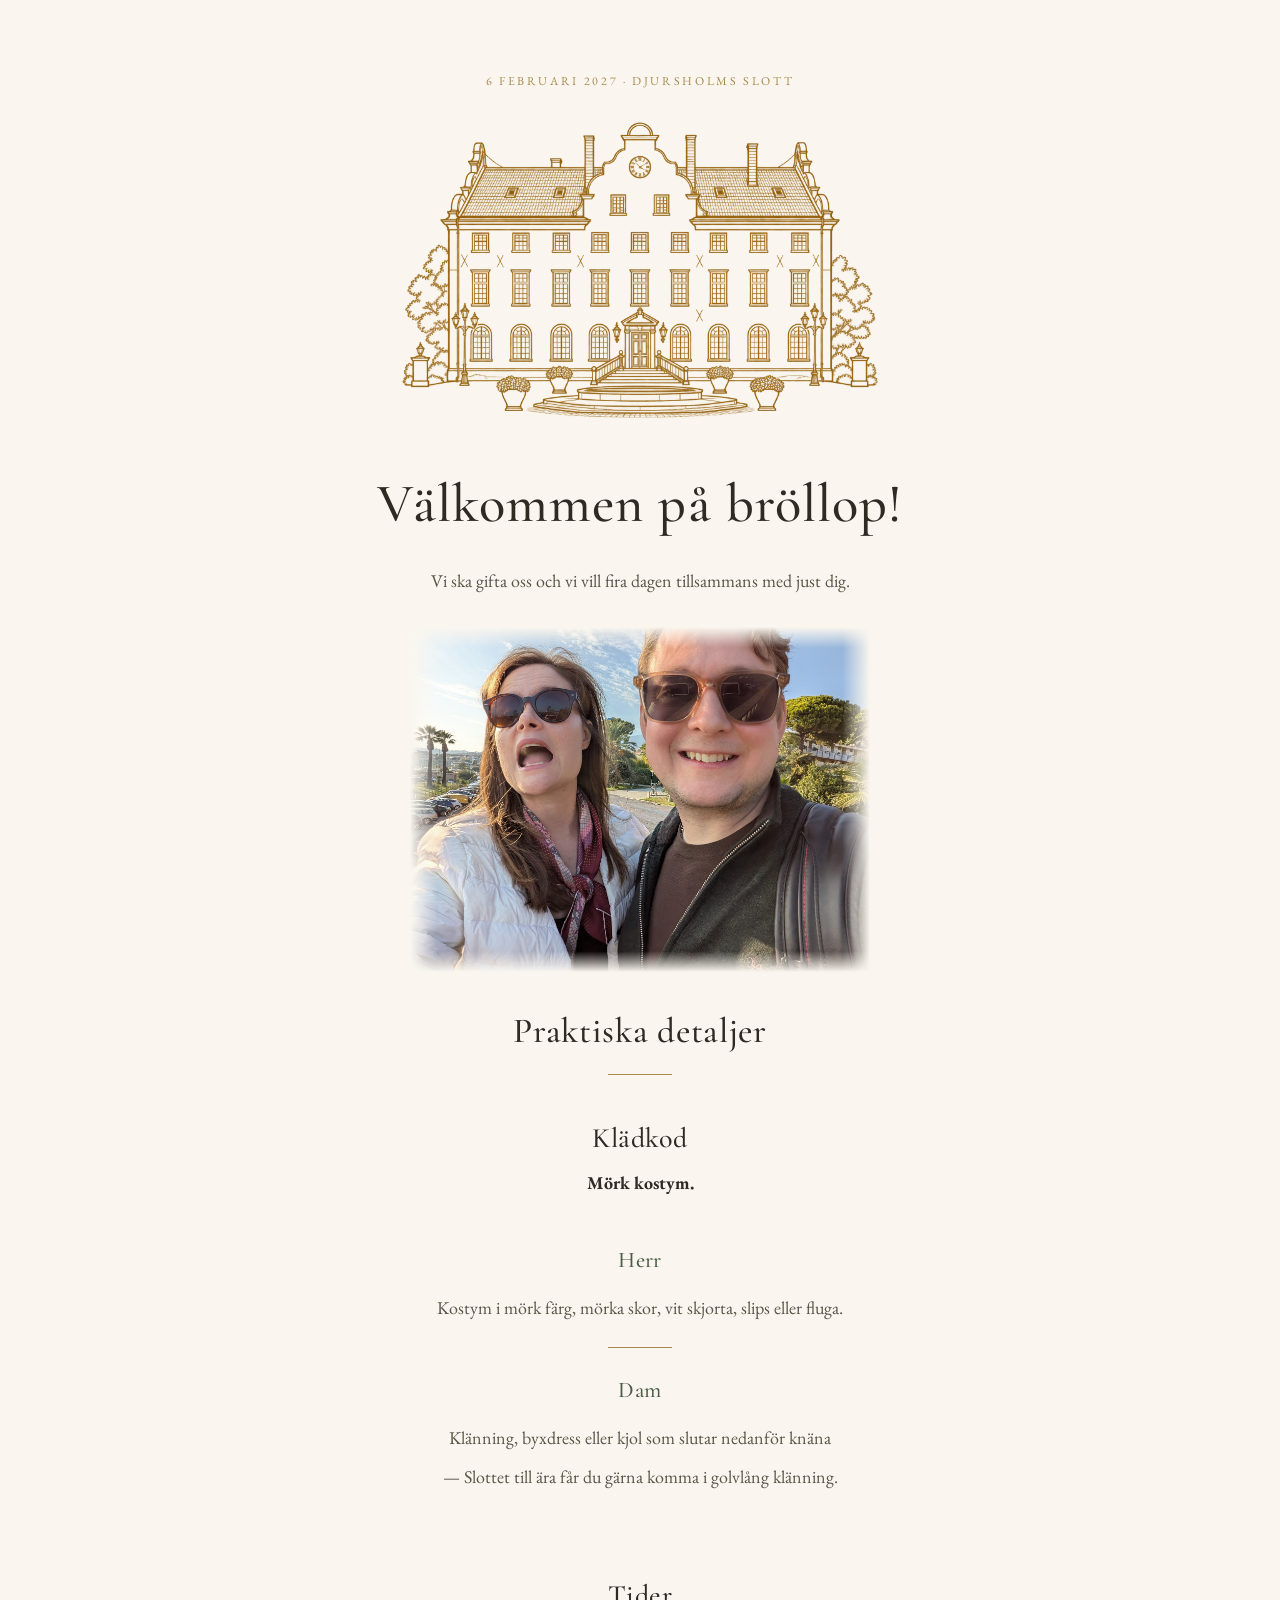
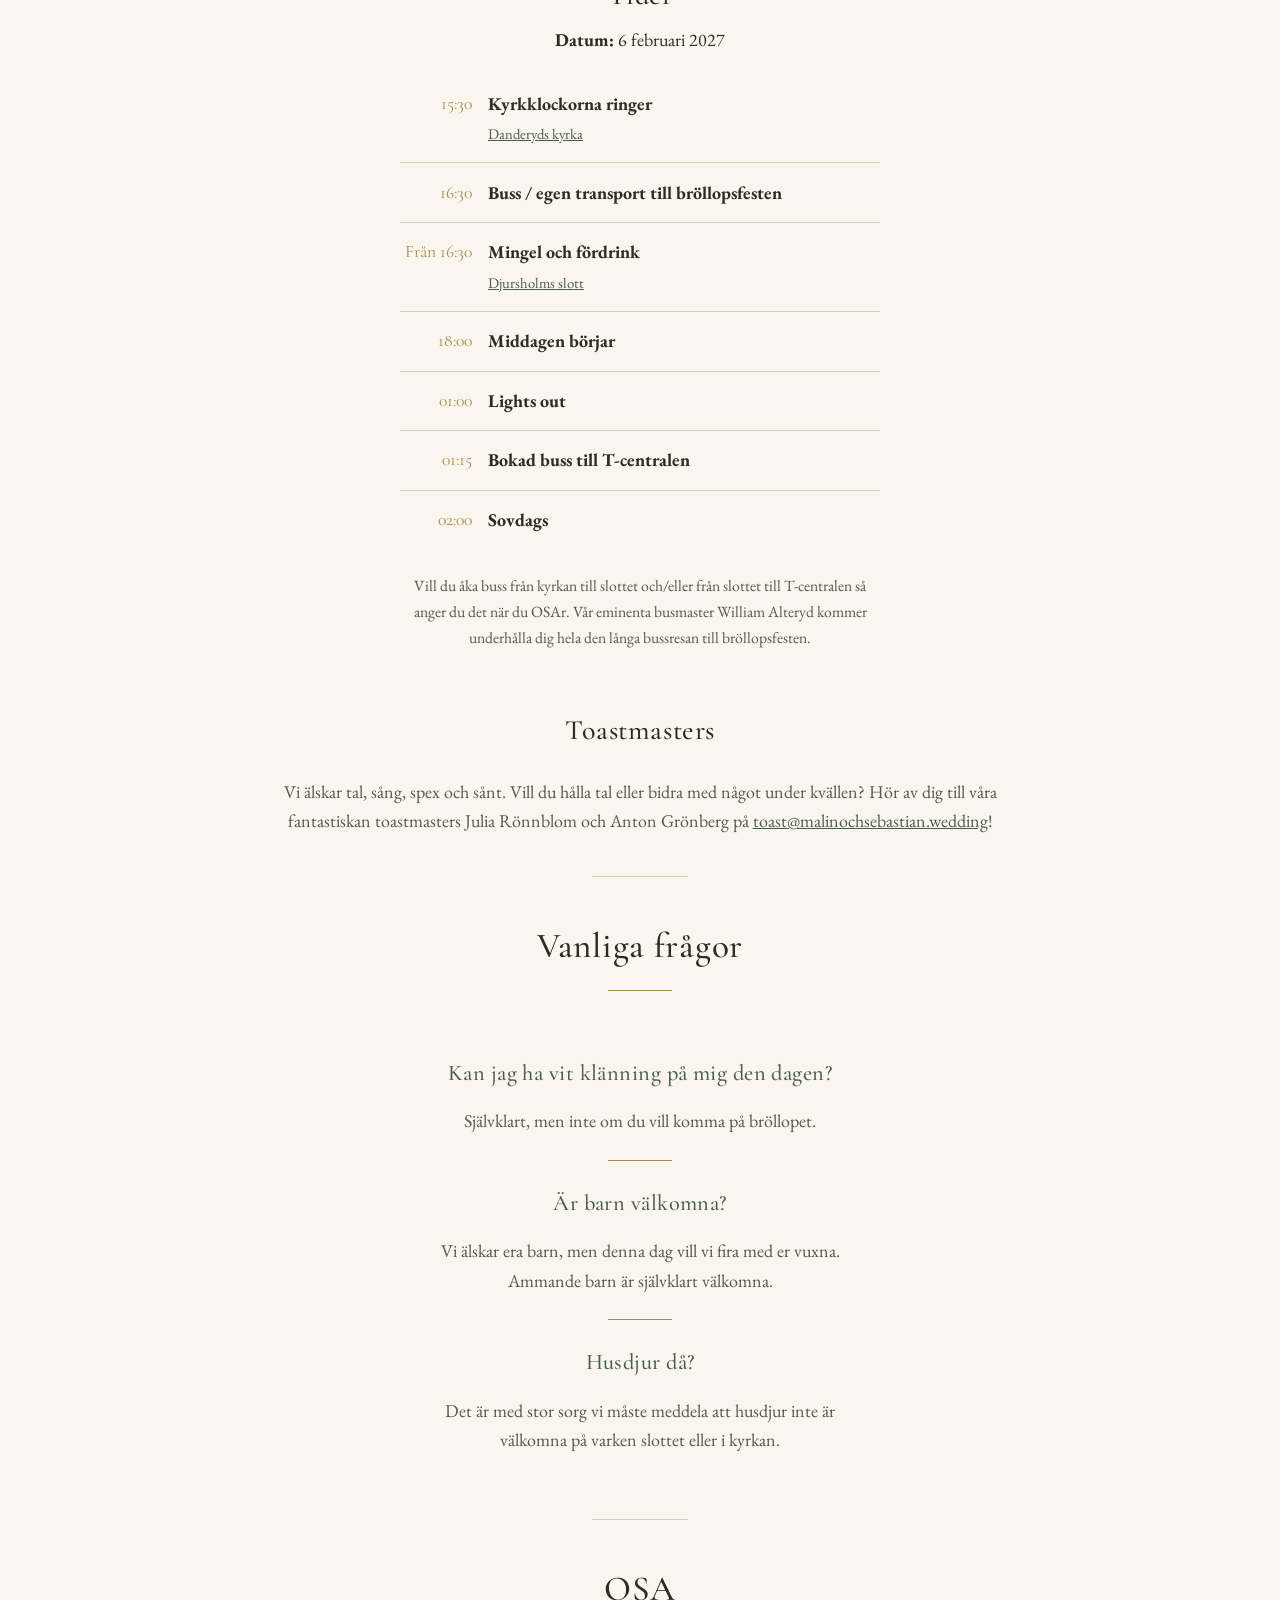
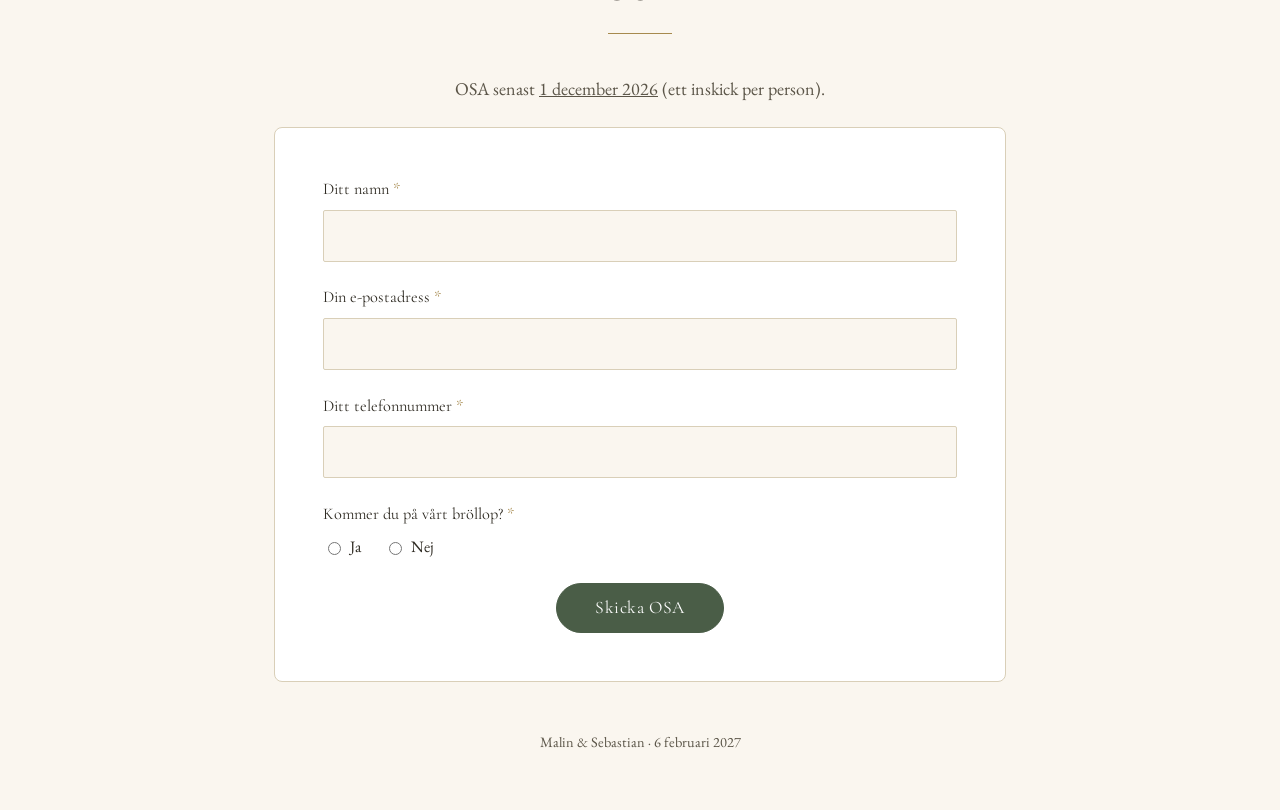
==== index.html @ 18fa2ce4 "Lägg till favicon Skalade även ner bilden från 1254x1254/1,9 MB till 256x256/~88 KB.  Co-Authored-By" ====
<!DOCTYPE html>
<html lang="sv">
<head>
<meta charset="UTF-8">
<meta name="viewport" content="width=device-width, initial-scale=1.0">
<title>Malin och Sebastians bröllop</title>
<meta name="description" content="Malin och Sebastian gifter sig den 6 februari 2027. Här hittar du alla praktiska detaljer och OSA.">
<meta name="robots" content="noindex, nofollow">
<link rel="icon" type="image/png" href="assets/favicon.png">
<link rel="preconnect" href="https://fonts.googleapis.com">
<link rel="preconnect" href="https://fonts.gstatic.com" crossorigin>
<link href="https://fonts.googleapis.com/css2?family=Cormorant+Garamond:wght@400;500;600&family=EB+Garamond:ital,wght@0,400;0,500;1,400&display=swap" rel="stylesheet">
<link rel="stylesheet" href="css/styles.css">
</head>
<body>

<!-- ============ HERO ============ -->
<header class="hero container">
  <p class="hero__eyebrow">6 februari 2027 &middot; Djursholms slott</p>
    <img class="hero__illustration" src="assets/Djursholms-slott-outline.png" alt="Stiliserad linjeillustration av Djursholms slott">
  <h1>Välkommen på bröllop!</h1>
  <p class="lede">Vi ska gifta oss och vi vill fira dagen tillsammans med just dig.</p>



  <div class="hero__photo-frame">
    <img class="hero__photo" src="assets/sanremo.jpg" alt="Malin och Sebastian">
  </div>
  <br/>
</header>

<main>
  <!-- ============ PRAKTISKA DETALJER ============ -->
  <section class="container" id="praktiskt">
    <h2>Praktiska detaljer</h2>

    <!-- Klädkod -->
    <div class="details-block" id="kladkod">
      <h3>Klädkod</h3>
      <p class="dresscode__text"><strong>Mörk kostym.</strong></p>
      <div class="dresscode-groups">
        <div class="dresscode-group">
          <h4>Herr</h4>
          <ul class="dresscode-list">
            <li>Kostym i mörk färg, mörka skor, vit skjorta, slips eller fluga.</li>
          </ul>
        </div>
        <hr class="dresscode-divider">
        <div class="dresscode-group">
          <h4>Dam</h4>
          <ul class="dresscode-list">
            <li>Klänning, byxdress eller kjol som slutar nedanför knäna</li>
            <li>— Slottet till ära får du gärna komma i golvlång klänning.</li>
          </ul>
        </div>
      </div>
    </div>

    <!-- Schema -->
    <div class="details-block" id="schema">
      <h3>Tider</h3>
      <p class="dresscode__text"><strong>Datum:</strong> 6 februari 2027</p>
      <ol class="schedule">
        <li class="schedule__item">
          <span class="schedule__time">15:30</span>
          <span class="schedule__label">
            <strong>Kyrkklockorna ringer</strong>
            <a href="https://maps.google.com/?q=Danderyds+kyrka" target="_blank" rel="noopener">Danderyds kyrka</a>
          </span>
        </li>
        <li class="schedule__item">
          <span class="schedule__time">16:30</span>
          <span class="schedule__label">
            <strong>Buss / egen transport till bröllopsfesten</strong>
          </span>
        </li>
        <li class="schedule__item">
          <span class="schedule__time">Från 16:30</span>
          <span class="schedule__label">
            <strong>Mingel och fördrink</strong>
            <a href="https://maps.google.com/?q=Djursholms+slott" target="_blank" rel="noopener">Djursholms slott</a>
          </span>
        </li>
        <li class="schedule__item">
          <span class="schedule__time">18:00</span>
          <span class="schedule__label"><strong>Middagen börjar</strong></span>
        </li>
        <li class="schedule__item">
          <span class="schedule__time">01:00</span>
          <span class="schedule__label"><strong>Lights out</strong></span>
        </li>
        <li class="schedule__item">
          <span class="schedule__time">01:15</span>
          <span class="schedule__label"><strong>Bokad buss till T-centralen</strong></span>
        </li>
        <li class="schedule__item">
          <span class="schedule__time">02:00</span>
          <span class="schedule__label"><strong>Sovdags</strong></span>
        </li>
      </ol>
      <p class="schedule__note">
        Vill du åka buss från kyrkan till slottet och/eller från slottet till T-centralen så anger du det när du OSAr. Vår eminenta busmaster William Alteryd kommer underhålla dig hela den långa bussresan till bröllopsfesten.
      </p>
    </div>

    <!-- Toastmasters -->
    <div class="details-block" id="toastmasters">
      <h3>Toastmasters</h3>
      <p class="toastmasters__note">Vi älskar tal, sång, spex och sånt. Vill du hålla tal eller bidra med något under kvällen? Hör av dig till våra fantastiskan toastmasters Julia Rönnblom och Anton Grönberg på <a href="mailto:toast@malinochsebastian.wedding">toast@malinochsebastian.wedding</a>!</p>
    </div>
  </section>

  <hr class="hr-ornament">

  <!-- ============ VANLIGA FRÅGOR ============ -->
  <section class="container" id="faq">
    <h2>Vanliga frågor</h2>

    <div class="details-block" id="faq-list">
      <div class="dresscode-groups">
        <div class="dresscode-group">
          <h4>Kan jag ha vit klänning på mig den dagen?</h4>
          <ul class="dresscode-list">
            <li>Självklart, men inte om du vill komma på bröllopet.</li>
          </ul>
        </div>
        <hr class="dresscode-divider">
        <div class="dresscode-group">
          <h4>Är barn välkomna?</h4>
          <ul class="dresscode-list">
            <li>Vi älskar era barn, men denna dag vill vi fira med er vuxna. Ammande barn är självklart välkomna.</li>
          </ul>
        </div>
        <hr class="dresscode-divider">
        <div class="dresscode-group">
          <h4>Husdjur då?</h4>
          <ul class="dresscode-list">
            <li>Det är med stor sorg vi måste meddela att husdjur inte är välkomna på varken slottet eller i kyrkan.</li>
          </ul>
        </div>
      </div>
    </div>
  </section>

  <hr class="hr-ornament">

  <!-- ============ OSA-FORMULÄR ============ -->
  <section class="container" id="osa-formular">
    <h2>OSA</h2>
    <p class="lede">OSA senast <u>1 december 2026</u> (ett inskick per person).</p>
    <p class="form-status" id="viewOnlyNotice" data-state="info" hidden>Det här är en läsvy av din OSA &mdash; fälten går inte att ändra här. Vill du uppdatera något, hör av dig direkt till oss.</p>

    <div class="osa-form-wrapper">
      <form id="osaForm" novalidate>

        <!-- Honeypot -->
        <div class="hp-field" aria-hidden="true">
          <label for="website">Lämna detta fält tomt</label>
          <input type="text" id="website" name="website" tabindex="-1" autocomplete="off">
        </div>

        <div class="field field--required">
          <label for="namn">Ditt namn</label>
          <input type="text" id="namn" name="namn" autocomplete="name" required>
        </div>

        <div class="field field--required">
          <label for="email">Din e-postadress</label>
          <input type="email" id="email" name="email" autocomplete="email" required>
        </div>

        <div class="field field--required">
          <label for="telefon">Ditt telefonnummer</label>
          <input type="tel" id="telefon" name="telefon" autocomplete="tel" required>
        </div>

        <div class="field field--required">
          <span class="field__legend">Kommer du på vårt bröllop?</span>
          <div class="radio-group">
            <label><input type="radio" name="kommer" value="Ja" required> Ja</label>
            <label><input type="radio" name="kommer" value="Nej"> Nej</label>
          </div>
        </div>

        <div id="restOfForm" hidden>

          <div class="field field--required">
            <span class="field__legend">Har du några allergier eller önskar annan specialkost?</span>
            <div class="checkbox-group checkbox-group--allergier" data-group="allergier">
              <label><input type="checkbox" name="allergier" value="inga"> Inga allergier</label>
              <label><input type="checkbox" name="allergier" value="citrus"> Citrus</label>
              <label><input type="checkbox" name="allergier" value="gluten"> Gluten</label>
              <label><input type="checkbox" name="allergier" value="laktos"> Laktos</label>
              <label><input type="checkbox" name="allergier" value="notter"> Nötter</label>
              <label><input type="checkbox" name="allergier" value="skaldjur"> Skaldjur</label>
              <label><input type="checkbox" name="allergier" value="vegetarisk"> Vegetarian</label>
              <label><input type="checkbox" name="allergier" value="vegan"> Vegan</label>
              <label><input type="checkbox" name="allergier" value="annat"> Annat, se nedan</label>
            </div>
            <input type="text" name="allergier_ovrigt" placeholder="Beskriv din allergi/specialkost">
          </div>

          <div class="field field--required">
            <span class="field__legend">Vad önskas att dricka?</span>
            <div class="radio-group">
              <label><input type="radio" name="alkohol" value="Alkohol"> Alkohol</label>
              <label><input type="radio" name="alkohol" value="Alkoholfritt"> Alkoholfritt</label>
            </div>
          </div>

          <div class="field field--required">
            <span class="field__legend">Vill du åka med bussen mellan kyrkan och slottet?</span>
            <div class="radio-group">
              <label><input type="radio" name="buss_vigsel" value="Ja"> Ja</label>
              <label><input type="radio" name="buss_vigsel" value="Nej"> Nej</label>
            </div>
          </div>

          <div class="field field--required">
            <span class="field__legend">Vill du åka med bussen kl 01:15 från slottet till T-centralen?</span>
            <div class="radio-group">
              <label><input type="radio" name="buss_natt" value="Ja"> Ja</label>
              <label><input type="radio" name="buss_natt" value="Nej"> Nej</label>
            </div>
          </div>

          <div class="field">
            <label for="meddelande">Vill du skicka ett meddelande till brudparet?</label>
            <textarea id="meddelande" name="meddelande" placeholder="Frivilligt"></textarea>
          </div>

        </div>

        <div style="text-align:center">
          <button type="submit" class="btn" id="submitBtn">Skicka OSA</button>
        </div>

        <p class="form-status" id="formStatus" hidden></p>
      </form>
    </div>
  </section>

</main>

<footer>
  Malin &amp; Sebastian &middot; 6 februari 2027
</footer>

<script src="js/main.js"></script>
</body>
</html>
---- css/styles.css ----
/* ===========================================================
   Färgpalett — "Slottsgrädde" är aktiv default.
   Två alternativ finns kommenterade direkt nedanför: byt genom
   att kommentera ut den aktiva blocket och kommentera in en annan.
   =========================================================== */
:root {
  /* --- Alternativ 1: Slottsgrädde (aktiv) --- */
  --color-bg: #faf6ef;
  --color-bg-alt: #f2ead9;
  --color-text: #2f2b23;
  --color-text-soft: #5b5548;
  --color-accent: #4a5d47;      /* dämpad salviagrön */
  --color-accent-soft: #7c8c72;
  --color-gold: #a68a4e;         /* dämpad guld/mässing */
  --color-line: #d9cfb8;
  --color-card-bg: #ffffff;

  /* --- Alternativ 2: Old Money Navy (avkommentera för att testa) ---
  --color-bg: #f7f4ec;
  --color-bg-alt: #ece6d6;
  --color-text: #1f2430;
  --color-text-soft: #4d5566;
  --color-accent: #1f2f4d;
  --color-accent-soft: #4a5c82;
  --color-gold: #b08d4f;
  --color-line: #d8d0ba;
  --color-card-bg: #ffffff;
  */

  /* --- Alternativ 3: Dusty Rose (avkommentera för att testa) ---
  --color-bg: #faf3ee;
  --color-bg-alt: #f1e0d8;
  --color-text: #392a28;
  --color-accent: #7a2e34;
  --color-accent-soft: #b98a8d;
  --color-gold: #ad8a55;
  --color-line: #e3cfc4;
  --color-card-bg: #ffffff;
  */

  --font-heading: "Cormorant Garamond", "Times New Roman", serif;
  --font-body: "EB Garamond", Georgia, "Times New Roman", serif;

  --container-width: 780px;
  --radius: 2px;
}

* { box-sizing: border-box; }

html { scroll-behavior: smooth; }

body {
  margin: 0;
  background: var(--color-bg);
  color: var(--color-text);
  font-family: var(--font-body);
  font-size: 1.125rem;
  line-height: 1.65;
  -webkit-font-smoothing: antialiased;
  overflow-x: hidden;
}

img, svg { max-width: 100%; display: block; }

.container {
  max-width: var(--container-width);
  margin: 0 auto;
  padding: 0 1.5rem;
}

section { padding: 5rem 0; }

h1, h2, h3, h4 {
  font-family: var(--font-heading);
  font-weight: 500;
  letter-spacing: 0.02em;
  color: var(--color-text);
  text-align: center;
  margin: 0 0 1rem;
}

h1 { font-size: clamp(2.2rem, 6vw, 3.4rem); }
h2 {
  font-size: clamp(1.6rem, 4vw, 2.2rem);
  margin-bottom: 2.5rem;
  position: relative;
}
h2::after {
  content: "";
  display: block;
  width: 64px;
  height: 1px;
  background: var(--color-gold);
  margin: 0.9rem auto 0;
}
h3 { font-size: 1.75rem; margin-bottom: 0.4rem; }
h4 { font-size: 1.4rem; margin-bottom: 0.4rem; }

p { margin: 0 0 1rem; }
.lede {
  text-align: center;
  max-width: 560px;
  margin: 0 auto 1.5rem;
  color: var(--color-text-soft);
}

a { color: var(--color-accent); }

.hr-ornament {
  border: none;
  border-top: 1px solid var(--color-line);
  width: 96px;
  margin: 2.5rem auto;
}

/* ---------- Hero ---------- */
.hero {
  padding-top: 4.5rem;
  text-align: center;
}
.hero__eyebrow {
  text-transform: uppercase;
  letter-spacing: 0.22em;
  font-size: 0.75rem;
  color: var(--color-gold);
  margin-bottom: 0.75rem;
}
.hero__illustration {
  width: min(480px, 90%);
  margin: 1rem auto 2rem;
}
.hero__photo-frame {
  position: relative;
  margin: 2rem auto 0;
  width: min(460px, 100%);
  aspect-ratio: 4 / 3;
}
.hero__photo-frame::after {
  content: "";
  position: absolute;
  inset: 0;
  pointer-events: none;
  background:
    linear-gradient(to right, var(--color-bg) 0%, transparent 6%, transparent 94%, var(--color-bg) 100%),
    linear-gradient(to bottom, var(--color-bg) 0%, transparent 6%, transparent 94%, var(--color-bg) 100%);
}
.hero__photo {
  width: 100%;
  height: 100%;
  object-fit: cover;
}


/* ---------- Praktiska detaljer ---------- */
.details-block { margin-bottom: 3.5rem; }
.details-block:last-child { margin-bottom: 0; }

.dresscode__text { text-align: center; margin-bottom: 1.25rem; }

.dresscode-groups {
  max-width: 420px;
  margin: 0 auto;
}
.dresscode-group { text-align: center; padding: 1.5rem 0; }
.dresscode-group h4 {
  color: var(--color-accent);
  margin: 0 0 0.9rem;
}
.dresscode-divider {
  border: none;
  border-top: 1px solid var(--color-gold);
  width: 64px;
  margin: 0 auto;
}

.dresscode-list {
  list-style: none;
  margin: 0;
  padding: 0;
  color: var(--color-text-soft);
}
.dresscode-list li { margin-bottom: 0.6rem; }
.dresscode-list li:last-child { margin-bottom: 0; }

/* Schema / timeline */
.schedule {
  max-width: 480px;
  margin: 0 auto;
  list-style: none;
  padding: 0;
}
.schedule__item {
  display: grid;
  grid-template-columns: 72px 1fr;
  gap: 1rem;
  padding: 0.9rem 0;
  border-bottom: 1px solid var(--color-line);
}
.schedule__item:last-child { border-bottom: none; }
.schedule__time {
  font-family: var(--font-heading);
  color: var(--color-gold);
  font-size: 1.1rem;
  text-align: right;
}
.schedule__label strong { display: block; }
.schedule__label a { font-size: 0.92rem; }
.schedule__note {
  text-align: center;
  color: var(--color-text-soft);
  font-size: 0.98rem;
  max-width: 480px;
  margin: 1.5rem auto 0;
}

/* Toastmasters */
.toastmasters__note {
  text-align: center;
  margin-top: 1.5rem;
  color: var(--color-text-soft);
}

.btn {
  display: inline-block;
  font-family: var(--font-heading);
  font-size: 1.1rem;
  letter-spacing: 0.03em;
  text-decoration: none;
  color: #fff;
  background: var(--color-accent);
  border: 1px solid var(--color-accent);
  padding: 0.85rem 2.4rem;
  border-radius: 999px;
  cursor: pointer;
  transition: opacity 0.2s ease;
}
.btn:hover { opacity: 0.88; }
.btn:disabled { opacity: 0.6; cursor: default; }

/* ---------- OSA-formulär ---------- */
.osa-form-wrapper {
  background: var(--color-card-bg);
  border: 1px solid var(--color-line);
  border-radius: 8px;
  padding: clamp(1.5rem, 5vw, 3rem);
  margin-top: 1rem;
}

.field { margin-bottom: 1.4rem; }
.field > label,
.field > .field__legend {
  display: block;
  font-family: var(--font-heading);
  font-size: 1.02rem;
  margin-bottom: 0.4rem;
}
.field--required > label::after,
.field--required > .field__legend::after { content: " *"; color: var(--color-gold); }

input[type="text"],
input[type="email"],
input[type="tel"],
textarea,
select {
  width: 100%;
  font: inherit;
  padding: 0.65rem 0.8rem;
  border: 1px solid var(--color-line);
  border-radius: var(--radius);
  background: var(--color-bg);
  color: var(--color-text);
}
textarea { min-height: 90px; resize: vertical; }
input:focus, textarea:focus, select:focus {
  outline: none;
  border-color: var(--color-gold);
}

.radio-group, .checkbox-group {
  display: flex;
  flex-wrap: wrap;
  gap: 0.6rem 1.4rem;
}
.radio-group label, .checkbox-group label {
  display: inline-flex;
  align-items: center;
  gap: 0.4rem;
  font-family: var(--font-body);
  font-size: 1rem;
  cursor: pointer;
}
.checkbox-group--allergier { margin-bottom: 0.7rem; }

.subsection {
  border-top: 1px dashed var(--color-line);
  padding-top: 1.4rem;
  margin-top: 1.6rem;
}
.subsection__title {
  font-family: var(--font-heading);
  color: var(--color-accent);
  margin-bottom: 1rem;
}

.hp-field {
  position: absolute;
  left: -9999px;
  top: -9999px;
  width: 1px;
  height: 1px;
  overflow: hidden;
}

.form-status {
  margin-top: 1.2rem;
  text-align: center;
  font-family: var(--font-heading);
}
.form-status[data-state="success"] { color: var(--color-accent); }
.form-status[data-state="error"] { color: #8a3b2b; }
.form-status[data-state="info"] { color: var(--color-text-soft); }
.form-status[hidden] { display: none; }

/* ---------- Footer ---------- */
footer {
  text-align: center;
  padding: 3rem 1.5rem 3.5rem;
  color: var(--color-text-soft);
  font-size: 0.9rem;
}

/* ---------- Responsivt ---------- */
@media (max-width: 640px) {
  section { padding: 3.5rem 0; }
  .schedule__item { grid-template-columns: 60px 1fr; }
}
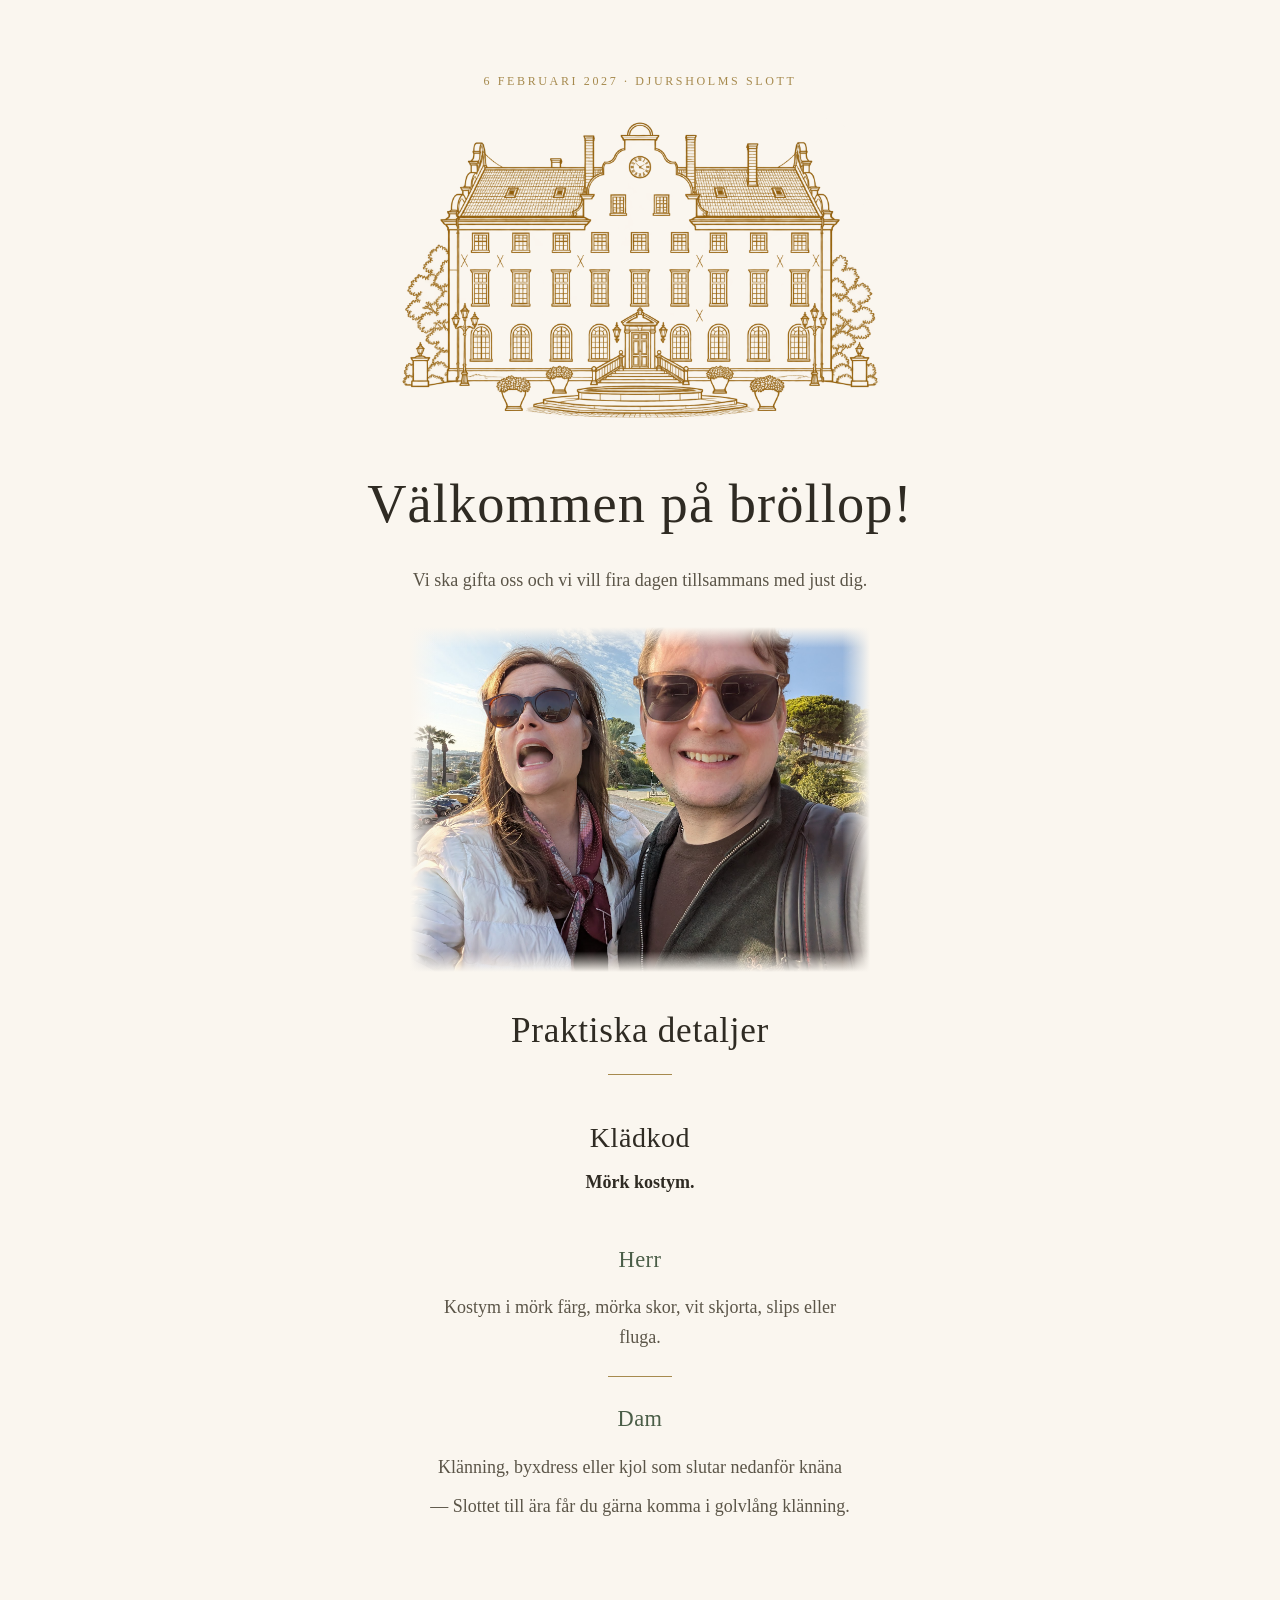
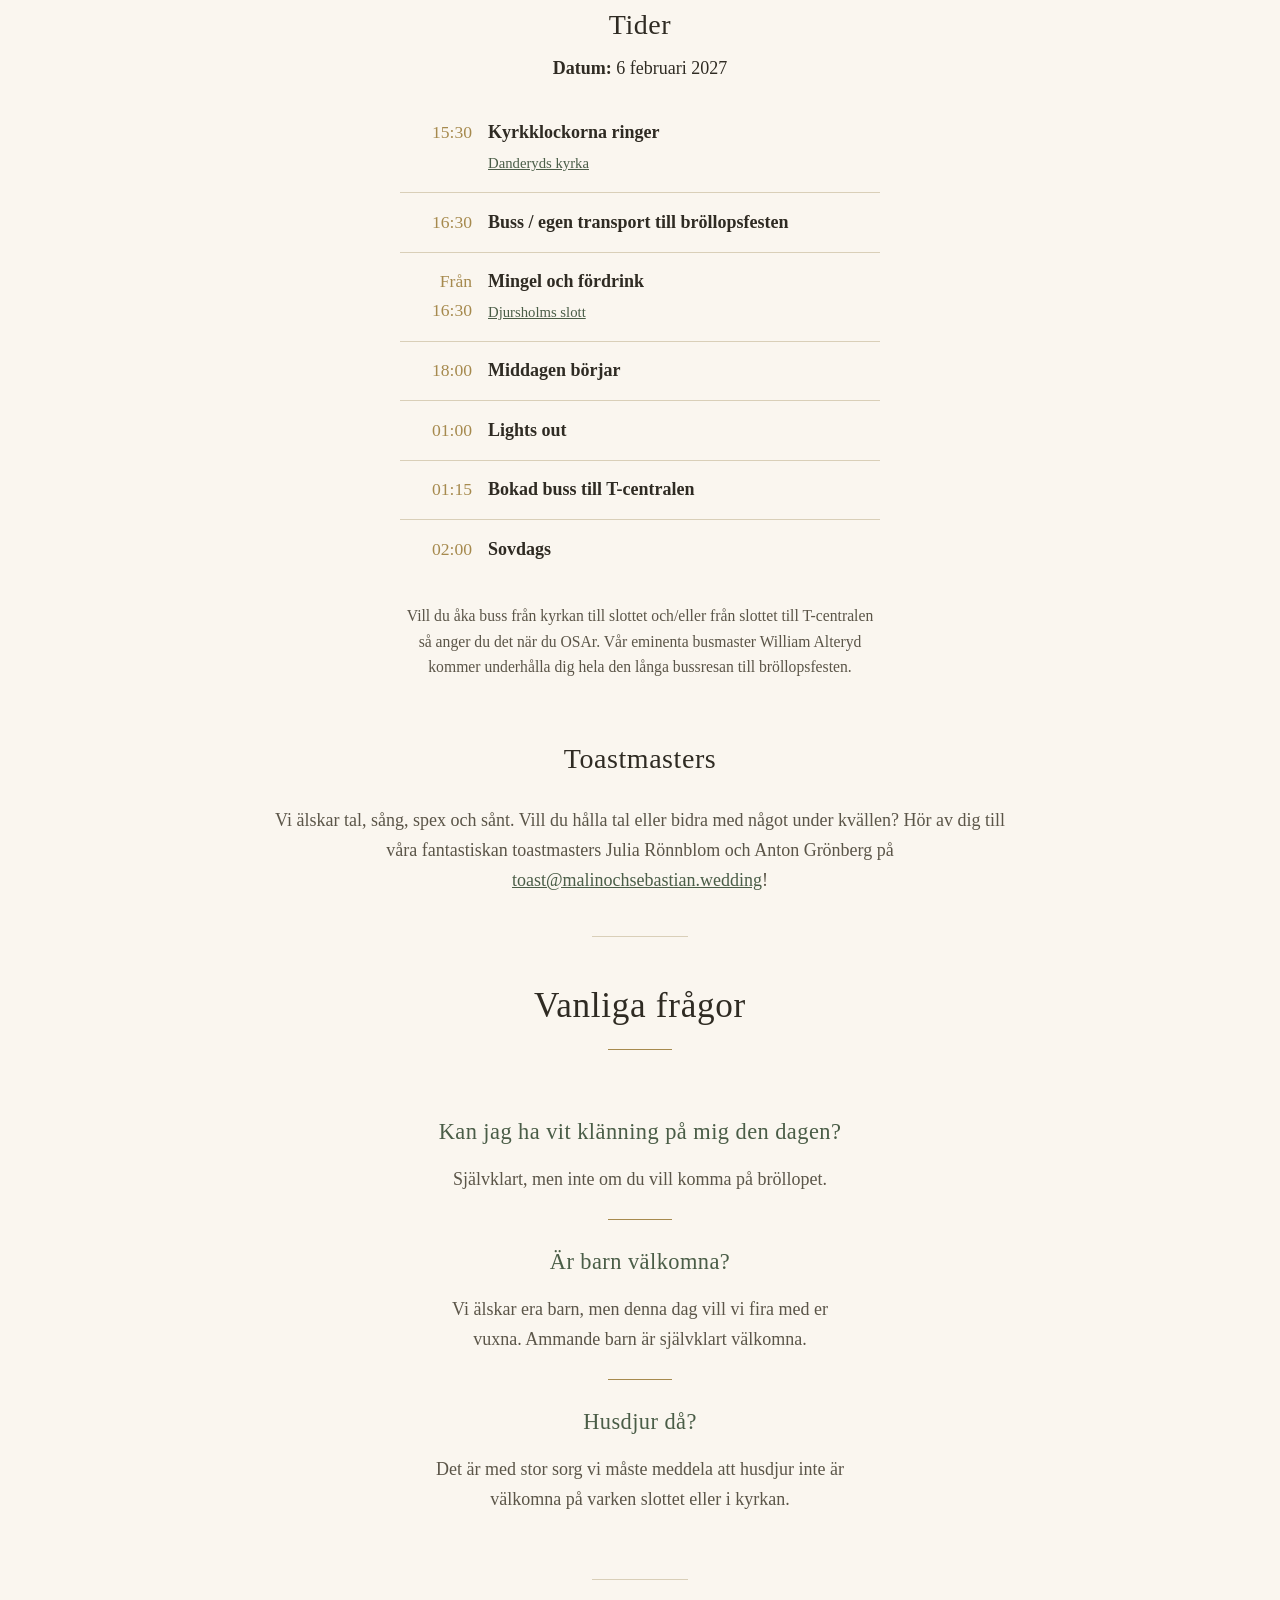
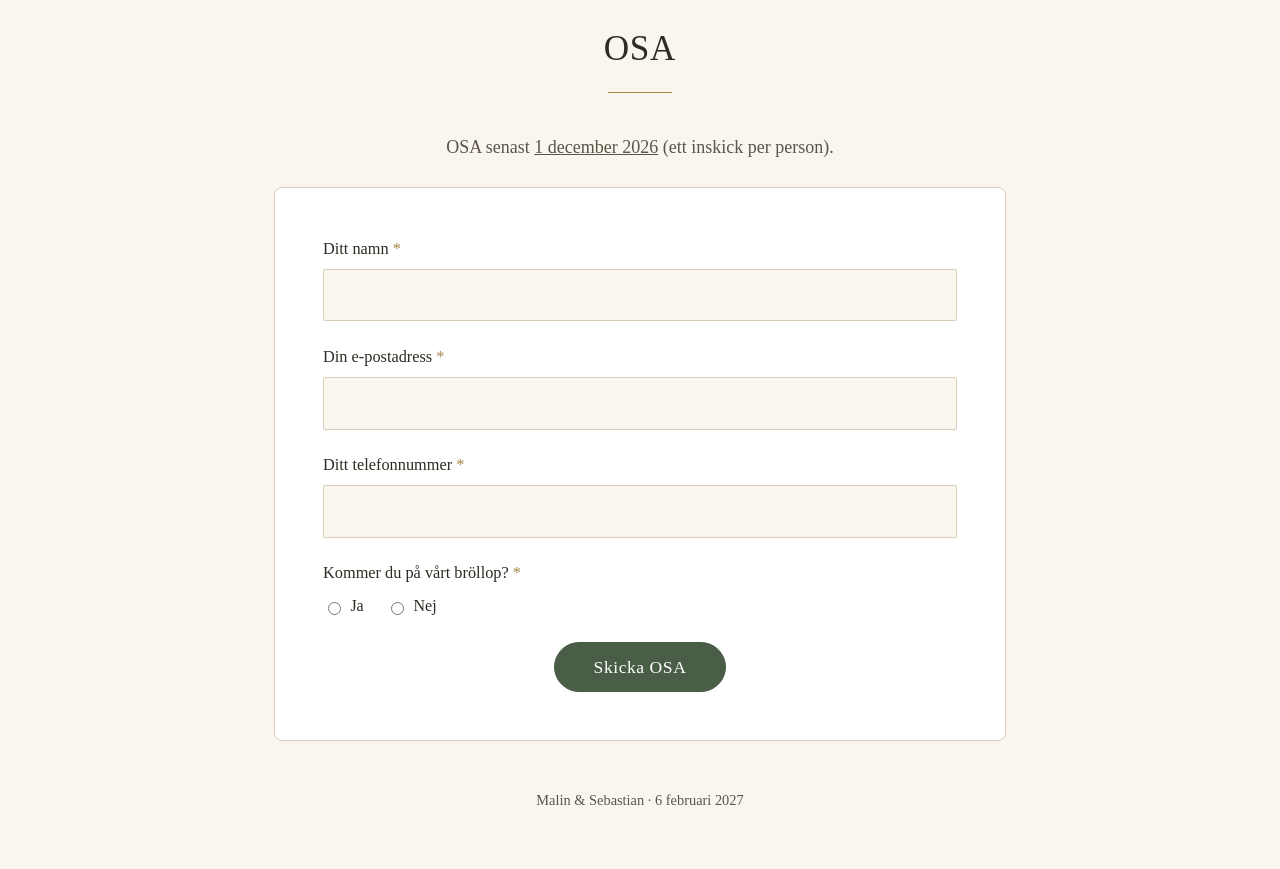
==== commit abd3a8d5: "Lägg till security headers via meta-taggar (CSP, Referrer-Policy) GitHub Pages har ingen serverkonfi" ====
--- a/index.html
+++ b/index.html
@@ -6,6 +6,8 @@
 <title>Malin och Sebastians bröllop</title>
 <meta name="description" content="Malin och Sebastian gifter sig den 6 februari 2027. Här hittar du alla praktiska detaljer och OSA.">
 <meta name="robots" content="noindex, nofollow">
+<meta http-equiv="Content-Security-Policy" content="default-src 'none'; script-src 'self'; style-src 'self' https://fonts.googleapis.com; font-src https://fonts.gstatic.com; img-src 'self'; connect-src 'self' https://script.google.com https://script.googleusercontent.com; form-action 'self'; base-uri 'self'; object-src 'none'; worker-src 'none'; frame-ancestors 'none'">
+<meta http-equiv="Referrer-Policy" content="strict-origin-when-cross-origin">
 <link rel="icon" type="image/png" href="assets/favicon.png">
 <link rel="preconnect" href="https://fonts.googleapis.com">
 <link rel="preconnect" href="https://fonts.gstatic.com" crossorigin>
@@ -231,7 +233,7 @@
 
         </div>
 
-        <div style="text-align:center">
+        <div class="form-submit">
           <button type="submit" class="btn" id="submitBtn">Skicka OSA</button>
         </div>
 
--- a/css/styles.css
+++ b/css/styles.css
@@ -311,6 +311,10 @@
   overflow: hidden;
 }
 
+.form-submit {
+  text-align: center;
+}
+
 .form-status {
   margin-top: 1.2rem;
   text-align: center;
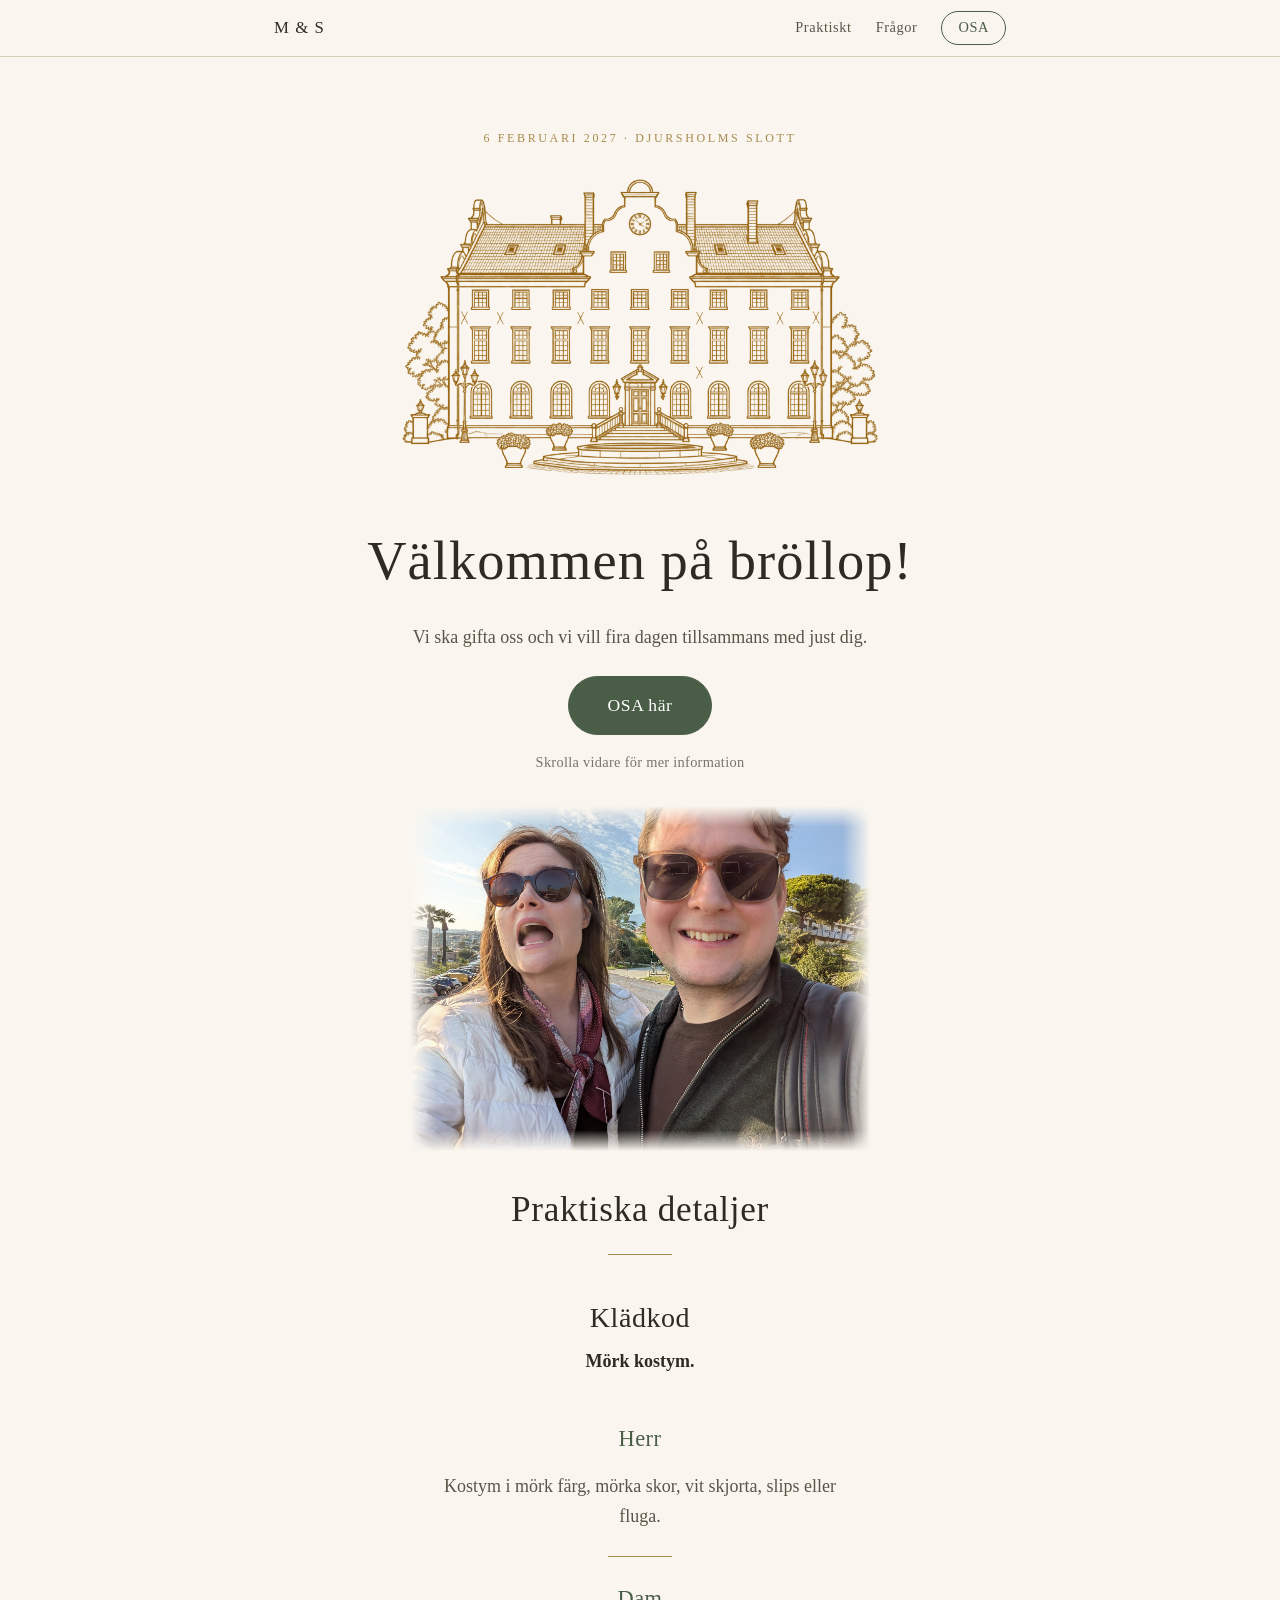
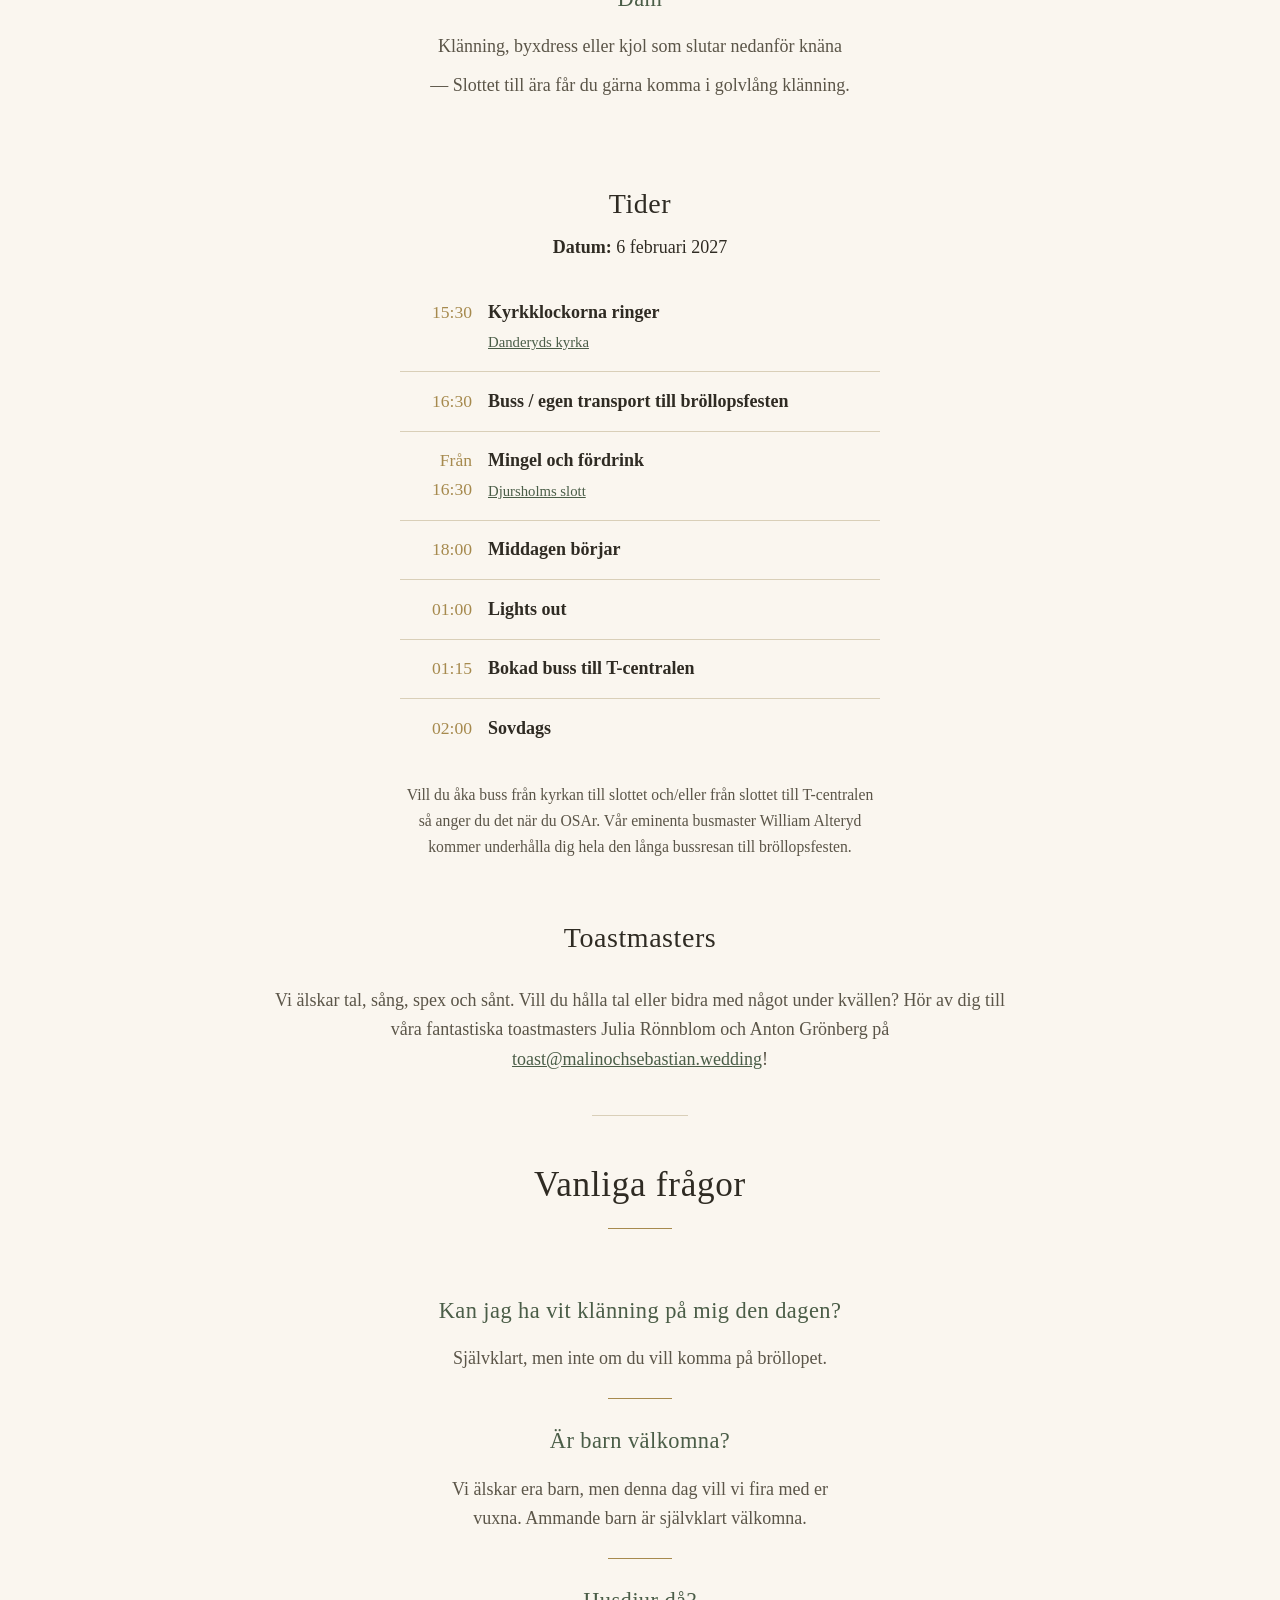
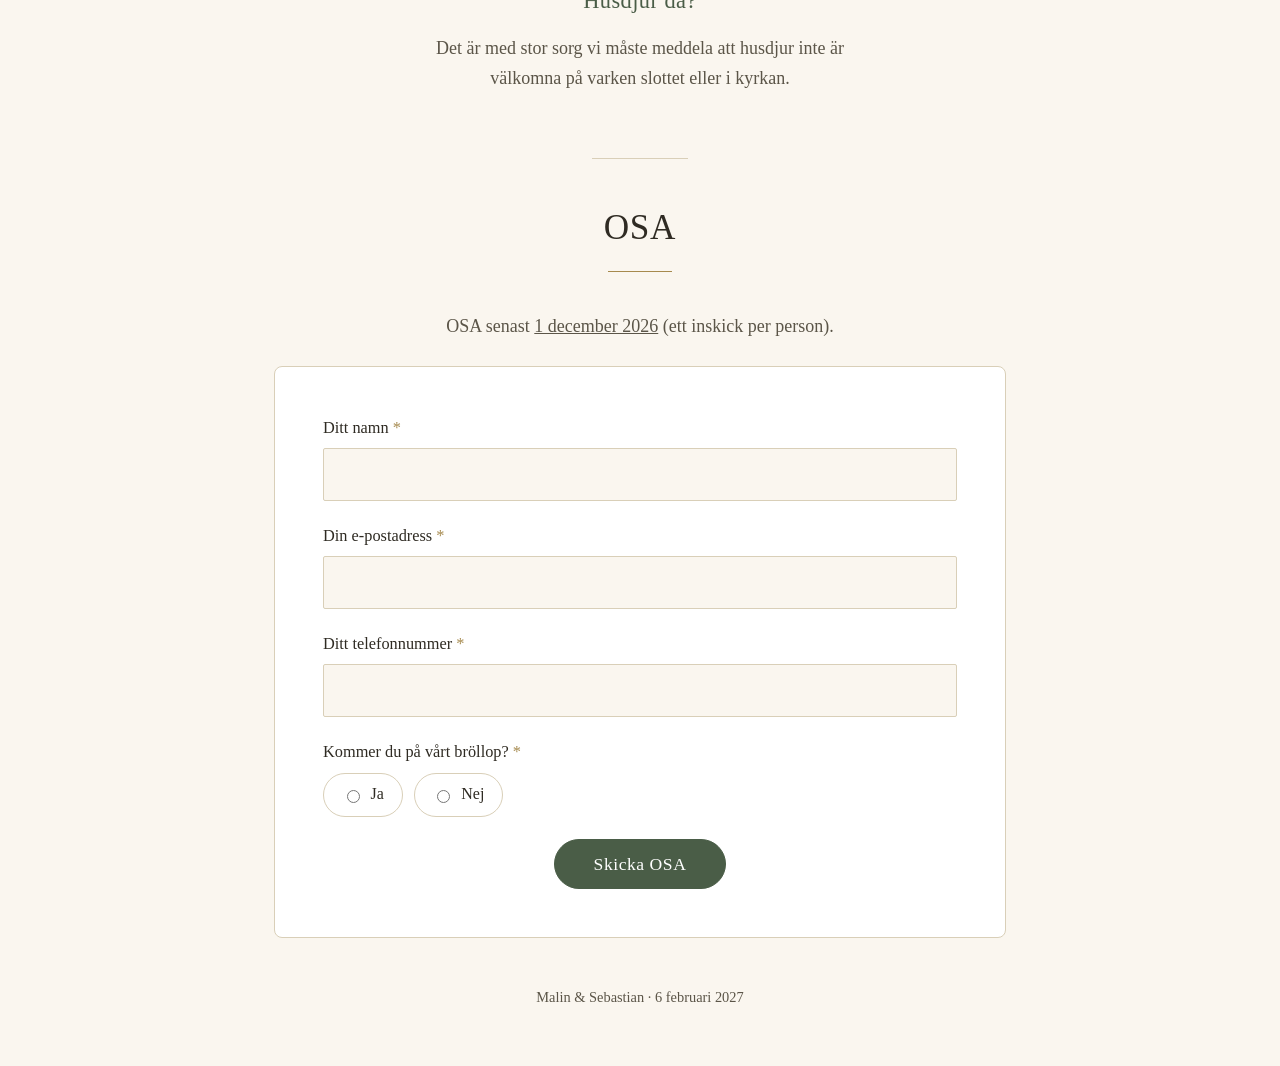
==== commit 735b2f2e: "Uppdatera sajtens design enligt förslaget från Claude Design - Ny sticky nav (M & S, ankarlänkar til" ====
--- a/index.html
+++ b/index.html
@@ -16,14 +16,26 @@
 </head>
 <body>
 
+<!-- ============ NAV ============ -->
+<nav class="site-nav">
+  <div class="site-nav__inner">
+    <span class="site-nav__logo">M &amp; S</span>
+    <div class="site-nav__links">
+      <a href="#praktiskt">Praktiskt</a>
+      <a href="#faq">Frågor</a>
+      <a href="#osa-formular" class="site-nav__cta">OSA</a>
+    </div>
+  </div>
+</nav>
+
 <!-- ============ HERO ============ -->
 <header class="hero container">
   <p class="hero__eyebrow">6 februari 2027 &middot; Djursholms slott</p>
     <img class="hero__illustration" src="assets/Djursholms-slott-outline.png" alt="Stiliserad linjeillustration av Djursholms slott">
   <h1>Välkommen på bröllop!</h1>
   <p class="lede">Vi ska gifta oss och vi vill fira dagen tillsammans med just dig.</p>
-
-
+  <a href="#osa-formular" class="btn">OSA här</a>
+  <p class="hero__scroll-hint">Skrolla vidare för mer information</p>
 
   <div class="hero__photo-frame">
     <img class="hero__photo" src="assets/sanremo.jpg" alt="Malin och Sebastian">
@@ -108,7 +120,7 @@
     <!-- Toastmasters -->
     <div class="details-block" id="toastmasters">
       <h3>Toastmasters</h3>
-      <p class="toastmasters__note">Vi älskar tal, sång, spex och sånt. Vill du hålla tal eller bidra med något under kvällen? Hör av dig till våra fantastiskan toastmasters Julia Rönnblom och Anton Grönberg på <a href="mailto:toast@malinochsebastian.wedding">toast@malinochsebastian.wedding</a>!</p>
+      <p class="toastmasters__note">Vi älskar tal, sång, spex och sånt. Vill du hålla tal eller bidra med något under kvällen? Hör av dig till våra fantastiska toastmasters Julia Rönnblom och Anton Grönberg på <a href="mailto:toast@malinochsebastian.wedding">toast@malinochsebastian.wedding</a>!</p>
     </div>
   </section>
 
@@ -151,8 +163,11 @@
     <h2>OSA</h2>
     <p class="lede">OSA senast <u>1 december 2026</u> (ett inskick per person).</p>
     <p class="form-status" id="viewOnlyNotice" data-state="info" hidden>Det här är en läsvy av din OSA &mdash; fälten går inte att ändra här. Vill du uppdatera något, hör av dig direkt till oss.</p>
-
-    <div class="osa-form-wrapper">
+    <div class="form-loading" id="formLoading" hidden aria-live="polite">
+      <span class="spinner" aria-hidden="true"></span> Hämtar dina svar…
+    </div>
+
+    <div class="osa-form-wrapper" id="osaFormWrapper">
       <form id="osaForm" novalidate>
 
         <!-- Honeypot -->
@@ -234,7 +249,10 @@
         </div>
 
         <div class="form-submit">
-          <button type="submit" class="btn" id="submitBtn">Skicka OSA</button>
+          <button type="submit" class="btn" id="submitBtn">
+            <span class="btn-spinner" id="submitSpinner" hidden aria-hidden="true"></span>
+            <span id="submitBtnLabel">Skicka OSA</span>
+          </button>
         </div>
 
         <p class="form-status" id="formStatus" hidden></p>
--- a/css/styles.css
+++ b/css/styles.css
@@ -113,6 +113,51 @@
   margin: 2.5rem auto;
 }
 
+/* ---------- Nav ---------- */
+.site-nav {
+  position: sticky;
+  top: 0;
+  z-index: 20;
+  background: var(--color-bg);
+  border-bottom: 1px solid var(--color-line);
+}
+.site-nav__inner {
+  max-width: var(--container-width);
+  margin: 0 auto;
+  padding: 0.7rem 1.5rem;
+  display: flex;
+  align-items: center;
+  justify-content: space-between;
+  gap: 1rem;
+}
+.site-nav__logo {
+  font-family: var(--font-heading);
+  font-size: 1.05rem;
+  letter-spacing: 0.06em;
+  white-space: nowrap;
+  flex: 0 0 auto;
+}
+.site-nav__links {
+  display: flex;
+  align-items: center;
+  gap: clamp(0.7rem, 3vw, 1.5rem);
+  font-size: 0.9rem;
+  letter-spacing: 0.04em;
+  white-space: nowrap;
+  flex: 0 1 auto;
+  min-width: 0;
+}
+.site-nav__links a {
+  text-decoration: none;
+  color: var(--color-text-soft);
+}
+.site-nav__links .site-nav__cta {
+  color: var(--color-accent);
+  border: 1px solid var(--color-accent);
+  border-radius: 999px;
+  padding: 0.25rem 1rem;
+}
+
 /* ---------- Hero ---------- */
 .hero {
   padding-top: 4.5rem;
@@ -124,6 +169,13 @@
   font-size: 0.75rem;
   color: var(--color-gold);
   margin-bottom: 0.75rem;
+}
+.hero__scroll-hint {
+  margin: 1rem auto 0;
+  color: var(--color-text-soft);
+  opacity: 0.8;
+  font-size: 0.9rem;
+  letter-spacing: 0.02em;
 }
 .hero__illustration {
   width: min(480px, 90%);
@@ -236,6 +288,7 @@
 }
 .btn:hover { opacity: 0.88; }
 .btn:disabled { opacity: 0.6; cursor: default; }
+.btn[hidden] { display: none; }
 
 /* ---------- OSA-formulär ---------- */
 .osa-form-wrapper {
@@ -276,18 +329,44 @@
   border-color: var(--color-gold);
 }
 
+input:disabled,
+textarea:disabled,
+select:disabled {
+  background: var(--color-bg-alt);
+  color: var(--color-text-soft);
+  border-color: var(--color-line);
+  cursor: default;
+}
+.radio-group input:disabled,
+.checkbox-group input:disabled {
+  cursor: default;
+}
+.radio-group label:has(input:disabled),
+.checkbox-group label:has(input:disabled) {
+  color: var(--color-text-soft);
+  cursor: default;
+}
+
 .radio-group, .checkbox-group {
   display: flex;
   flex-wrap: wrap;
-  gap: 0.6rem 1.4rem;
+  gap: 0.6rem 0.7rem;
 }
 .radio-group label, .checkbox-group label {
   display: inline-flex;
   align-items: center;
-  gap: 0.4rem;
+  gap: 0.5rem;
   font-family: var(--font-body);
   font-size: 1rem;
   cursor: pointer;
+  border: 1px solid var(--color-line);
+  border-radius: 999px;
+  padding: 0.45rem 1.1rem;
+  min-height: 44px;
+  box-sizing: border-box;
+}
+.radio-group input, .checkbox-group input {
+  accent-color: var(--color-accent);
 }
 .checkbox-group--allergier { margin-bottom: 0.7rem; }
 
@@ -315,6 +394,49 @@
   text-align: center;
 }
 
+.form-loading {
+  display: flex;
+  align-items: center;
+  justify-content: center;
+  gap: 0.7rem;
+  padding: 3rem 0;
+  font-family: var(--font-heading);
+  color: var(--color-text-soft);
+}
+.form-loading[hidden] {
+  display: none;
+}
+
+.spinner {
+  width: 1.1rem;
+  height: 1.1rem;
+  border: 2px solid currentColor;
+  border-right-color: transparent;
+  border-radius: 50%;
+  animation: spin 0.7s linear infinite;
+}
+
+.btn-spinner {
+  display: inline-block;
+  width: 1rem;
+  height: 1rem;
+  vertical-align: -2px;
+  margin-right: 0.5rem;
+  border: 2px solid currentColor;
+  border-right-color: transparent;
+  border-radius: 50%;
+  animation: spin 0.7s linear infinite;
+}
+.btn-spinner[hidden] {
+  display: none;
+}
+
+@keyframes spin {
+  to {
+    transform: rotate(360deg);
+  }
+}
+
 .form-status {
   margin-top: 1.2rem;
   text-align: center;
@@ -322,7 +444,17 @@
 }
 .form-status[data-state="success"] { color: var(--color-accent); }
 .form-status[data-state="error"] { color: #8a3b2b; }
-.form-status[data-state="info"] { color: var(--color-text-soft); }
+.form-status[data-state="info"] {
+  color: var(--color-text);
+  background: var(--color-bg-alt);
+  border: 1px solid var(--color-gold);
+  border-radius: var(--radius);
+  padding: 0.9rem 1.2rem;
+  margin-top: 0;
+  margin-bottom: 1.4rem;
+  font-family: var(--font-body);
+  font-weight: 600;
+}
 .form-status[hidden] { display: none; }
 
 /* ---------- Footer ---------- */
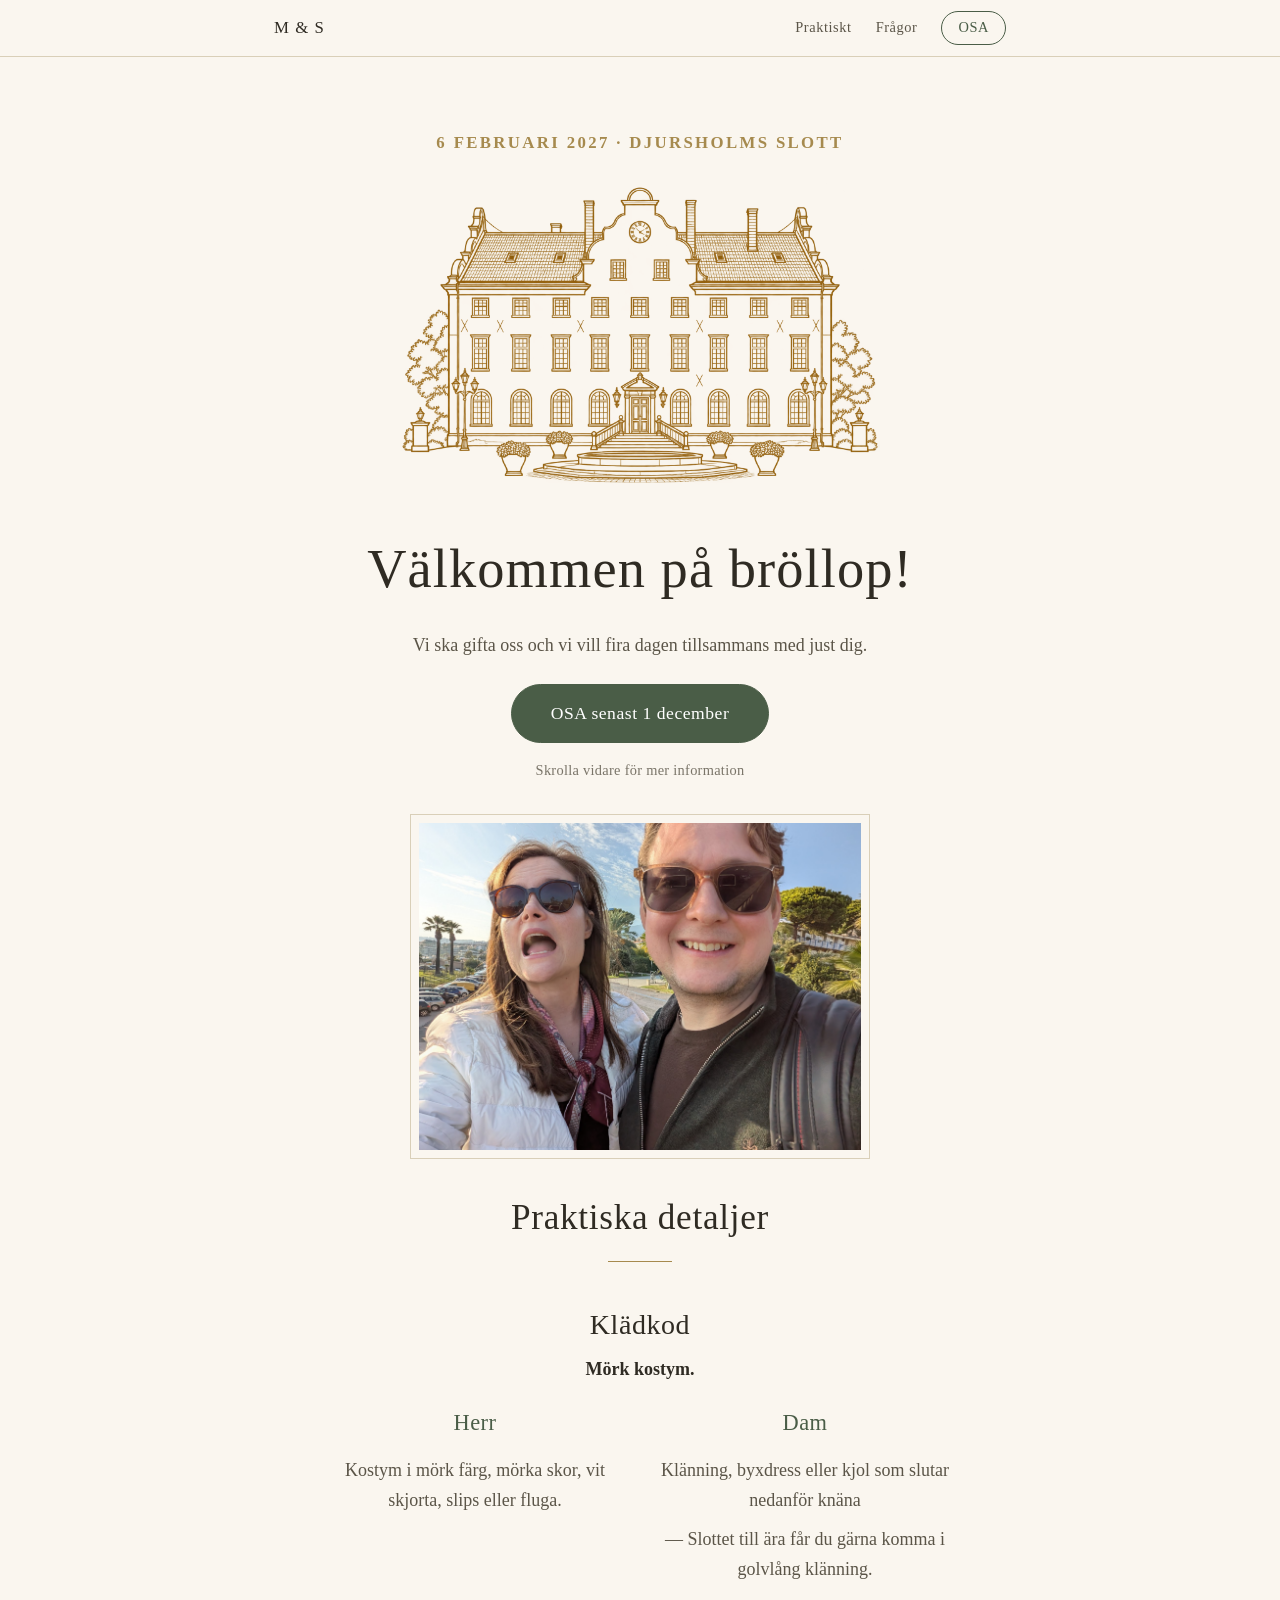
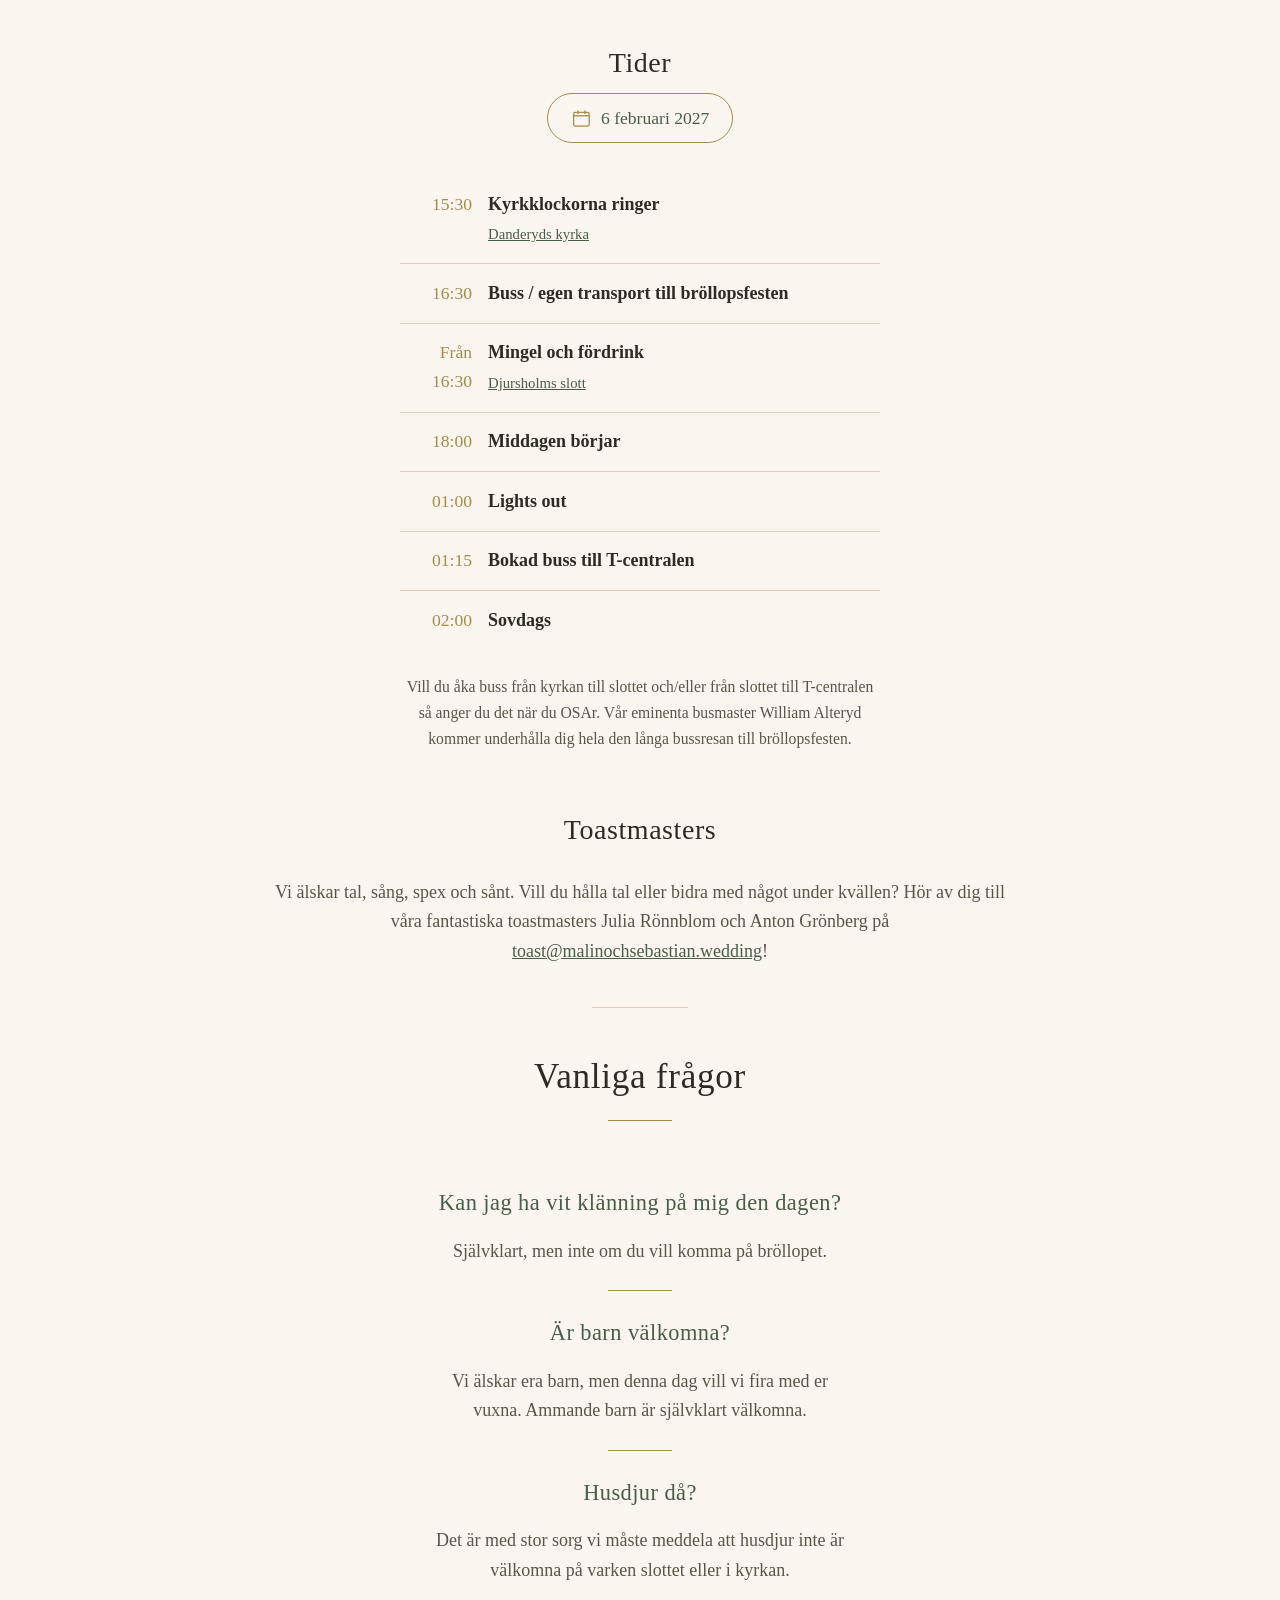
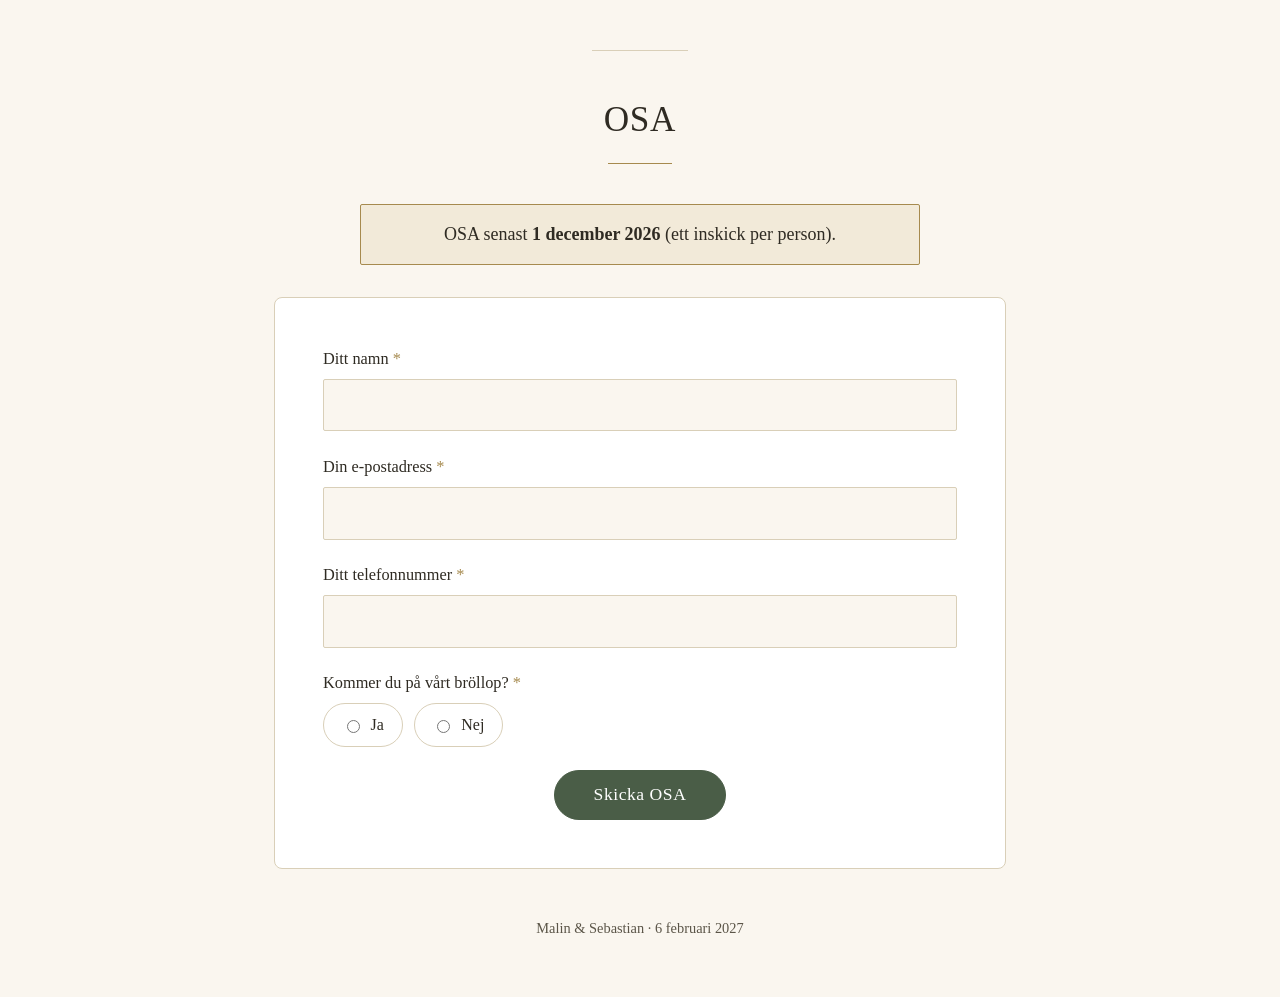
==== commit 23fb0a04: "Gör datum och OSA-deadline tydligare - Eyebrow-raden i hero är nu större/fetare istället för finstil" ====
--- a/index.html
+++ b/index.html
@@ -34,7 +34,7 @@
     <img class="hero__illustration" src="assets/Djursholms-slott-outline.png" alt="Stiliserad linjeillustration av Djursholms slott">
   <h1>Välkommen på bröllop!</h1>
   <p class="lede">Vi ska gifta oss och vi vill fira dagen tillsammans med just dig.</p>
-  <a href="#osa-formular" class="btn">OSA här</a>
+  <a href="#osa-formular" class="btn">OSA senast 1 december</a>
   <p class="hero__scroll-hint">Skrolla vidare för mer information</p>
 
   <div class="hero__photo-frame">
@@ -73,7 +73,15 @@
     <!-- Schema -->
     <div class="details-block" id="schema">
       <h3>Tider</h3>
-      <p class="dresscode__text"><strong>Datum:</strong> 6 februari 2027</p>
+      <div class="date-badge">
+        <svg class="date-badge__icon" viewBox="0 0 24 24" fill="none" stroke="currentColor" stroke-width="1.5" aria-hidden="true">
+          <rect x="3" y="5" width="18" height="16" rx="2"></rect>
+          <line x1="3" y1="9" x2="21" y2="9"></line>
+          <line x1="8" y1="3" x2="8" y2="7"></line>
+          <line x1="16" y1="3" x2="16" y2="7"></line>
+        </svg>
+        <span>6 februari 2027</span>
+      </div>
       <ol class="schedule">
         <li class="schedule__item">
           <span class="schedule__time">15:30</span>
@@ -161,7 +169,7 @@
   <!-- ============ OSA-FORMULÄR ============ -->
   <section class="container" id="osa-formular">
     <h2>OSA</h2>
-    <p class="lede">OSA senast <u>1 december 2026</u> (ett inskick per person).</p>
+    <p class="deadline-banner">OSA senast <strong>1 december 2026</strong> (ett inskick per person).</p>
     <p class="form-status" id="viewOnlyNotice" data-state="info" hidden>Det här är en läsvy av din OSA &mdash; fälten går inte att ändra här. Vill du uppdatera något, hör av dig direkt till oss.</p>
     <div class="form-loading" id="formLoading" hidden aria-live="polite">
       <span class="spinner" aria-hidden="true"></span> Hämtar dina svar…
--- a/css/styles.css
+++ b/css/styles.css
@@ -69,6 +69,7 @@
 }
 
 section { padding: 5rem 0; }
+section[id] { scroll-margin-top: 5rem; }
 
 h1, h2, h3, h4 {
   font-family: var(--font-heading);
@@ -164,9 +165,11 @@
   text-align: center;
 }
 .hero__eyebrow {
+  font-family: var(--font-heading);
   text-transform: uppercase;
-  letter-spacing: 0.22em;
-  font-size: 0.75rem;
+  letter-spacing: 0.14em;
+  font-size: 1.05rem;
+  font-weight: 600;
   color: var(--color-gold);
   margin-bottom: 0.75rem;
 }
@@ -182,19 +185,11 @@
   margin: 1rem auto 2rem;
 }
 .hero__photo-frame {
-  position: relative;
   margin: 2rem auto 0;
   width: min(460px, 100%);
   aspect-ratio: 4 / 3;
-}
-.hero__photo-frame::after {
-  content: "";
-  position: absolute;
-  inset: 0;
-  pointer-events: none;
-  background:
-    linear-gradient(to right, var(--color-bg) 0%, transparent 6%, transparent 94%, var(--color-bg) 100%),
-    linear-gradient(to bottom, var(--color-bg) 0%, transparent 6%, transparent 94%, var(--color-bg) 100%);
+  padding: 8px;
+  border: 1px solid var(--color-line);
 }
 .hero__photo {
   width: 100%;
@@ -214,6 +209,18 @@
   margin: 0 auto;
 }
 .dresscode-group { text-align: center; padding: 1.5rem 0; }
+
+/* Klädkod (Herr/Dam) sida vid sida på bredare skärmar, ovan-under på
+   mobil — bara för #kladkod, FAQ återanvänder samma klasser och ska
+   förbli en enkel vertikal lista. */
+#kladkod .dresscode-groups {
+  max-width: 620px;
+  display: grid;
+  grid-template-columns: repeat(auto-fit, minmax(240px, 1fr));
+  gap: 2.5rem;
+}
+#kladkod .dresscode-group { padding: 0; }
+#kladkod .dresscode-divider { display: none; }
 .dresscode-group h4 {
   color: var(--color-accent);
   margin: 0 0 0.9rem;
@@ -233,6 +240,26 @@
 }
 .dresscode-list li { margin-bottom: 0.6rem; }
 .dresscode-list li:last-child { margin-bottom: 0; }
+
+.date-badge {
+  display: flex;
+  align-items: center;
+  gap: 0.6rem;
+  width: fit-content;
+  margin: 0 auto 2rem;
+  padding: 0.6rem 1.4rem;
+  border: 1px solid var(--color-gold);
+  border-radius: 999px;
+  color: var(--color-accent);
+  font-family: var(--font-heading);
+  font-size: 1.1rem;
+}
+.date-badge__icon {
+  width: 1.3rem;
+  height: 1.3rem;
+  color: var(--color-gold);
+  flex-shrink: 0;
+}
 
 /* Schema / timeline */
 .schedule {
@@ -309,6 +336,26 @@
 }
 .field--required > label::after,
 .field--required > .field__legend::after { content: " *"; color: var(--color-gold); }
+
+.field--invalid > label,
+.field--invalid > .field__legend {
+  color: #8a3b2b;
+}
+.field--invalid input[type="text"],
+.field--invalid input[type="email"],
+.field--invalid input[type="tel"],
+.field--invalid textarea {
+  border-color: #8a3b2b;
+}
+.field--invalid .radio-group label,
+.field--invalid .checkbox-group label {
+  border-color: #8a3b2b;
+}
+.field__error {
+  color: #8a3b2b;
+  font-size: 0.88rem;
+  margin: 0.4rem 0 0;
+}
 
 input[type="text"],
 input[type="email"],
@@ -442,6 +489,18 @@
   text-align: center;
   font-family: var(--font-heading);
 }
+.deadline-banner {
+  max-width: 560px;
+  margin: 0 auto 2rem;
+  text-align: center;
+  color: var(--color-text);
+  background: var(--color-bg-alt);
+  border: 1px solid var(--color-gold);
+  border-radius: var(--radius);
+  padding: 0.9rem 1.2rem;
+  font-family: var(--font-body);
+}
+
 .form-status[data-state="success"] { color: var(--color-accent); }
 .form-status[data-state="error"] { color: #8a3b2b; }
 .form-status[data-state="info"] {
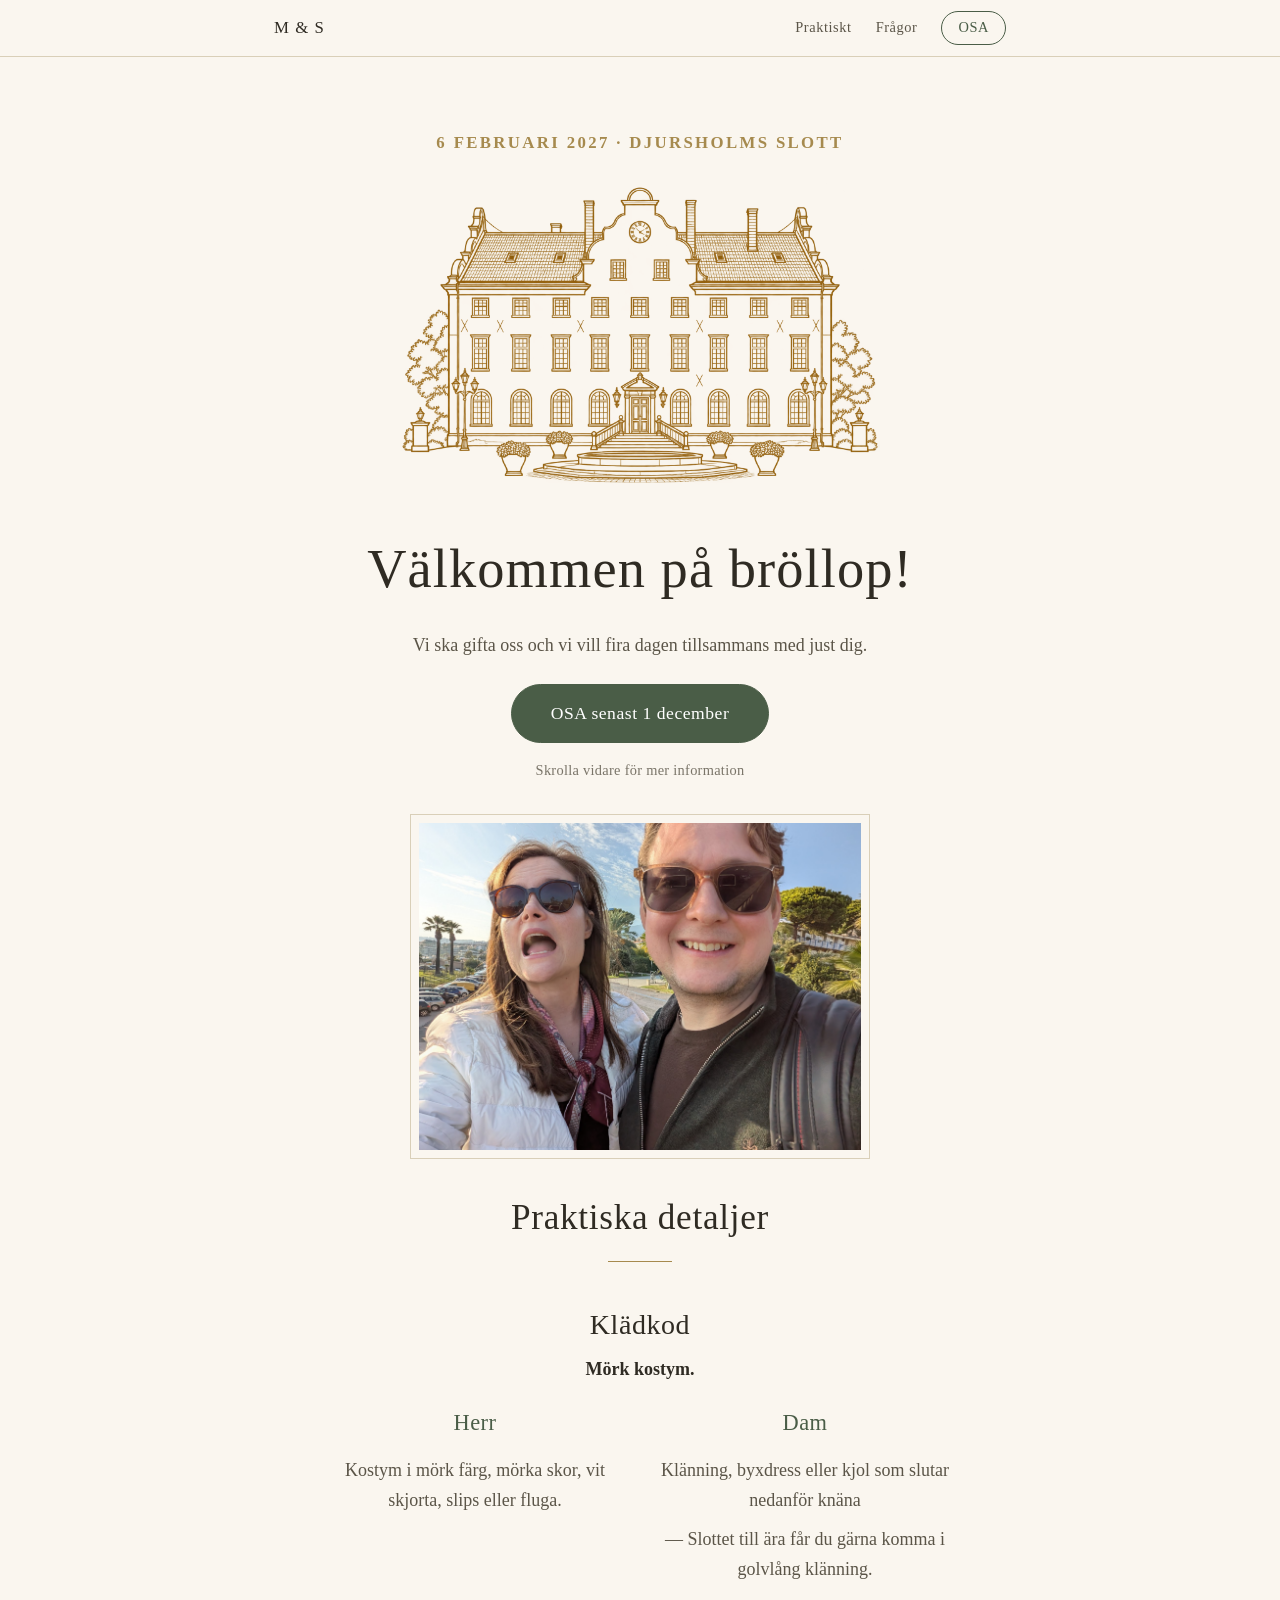
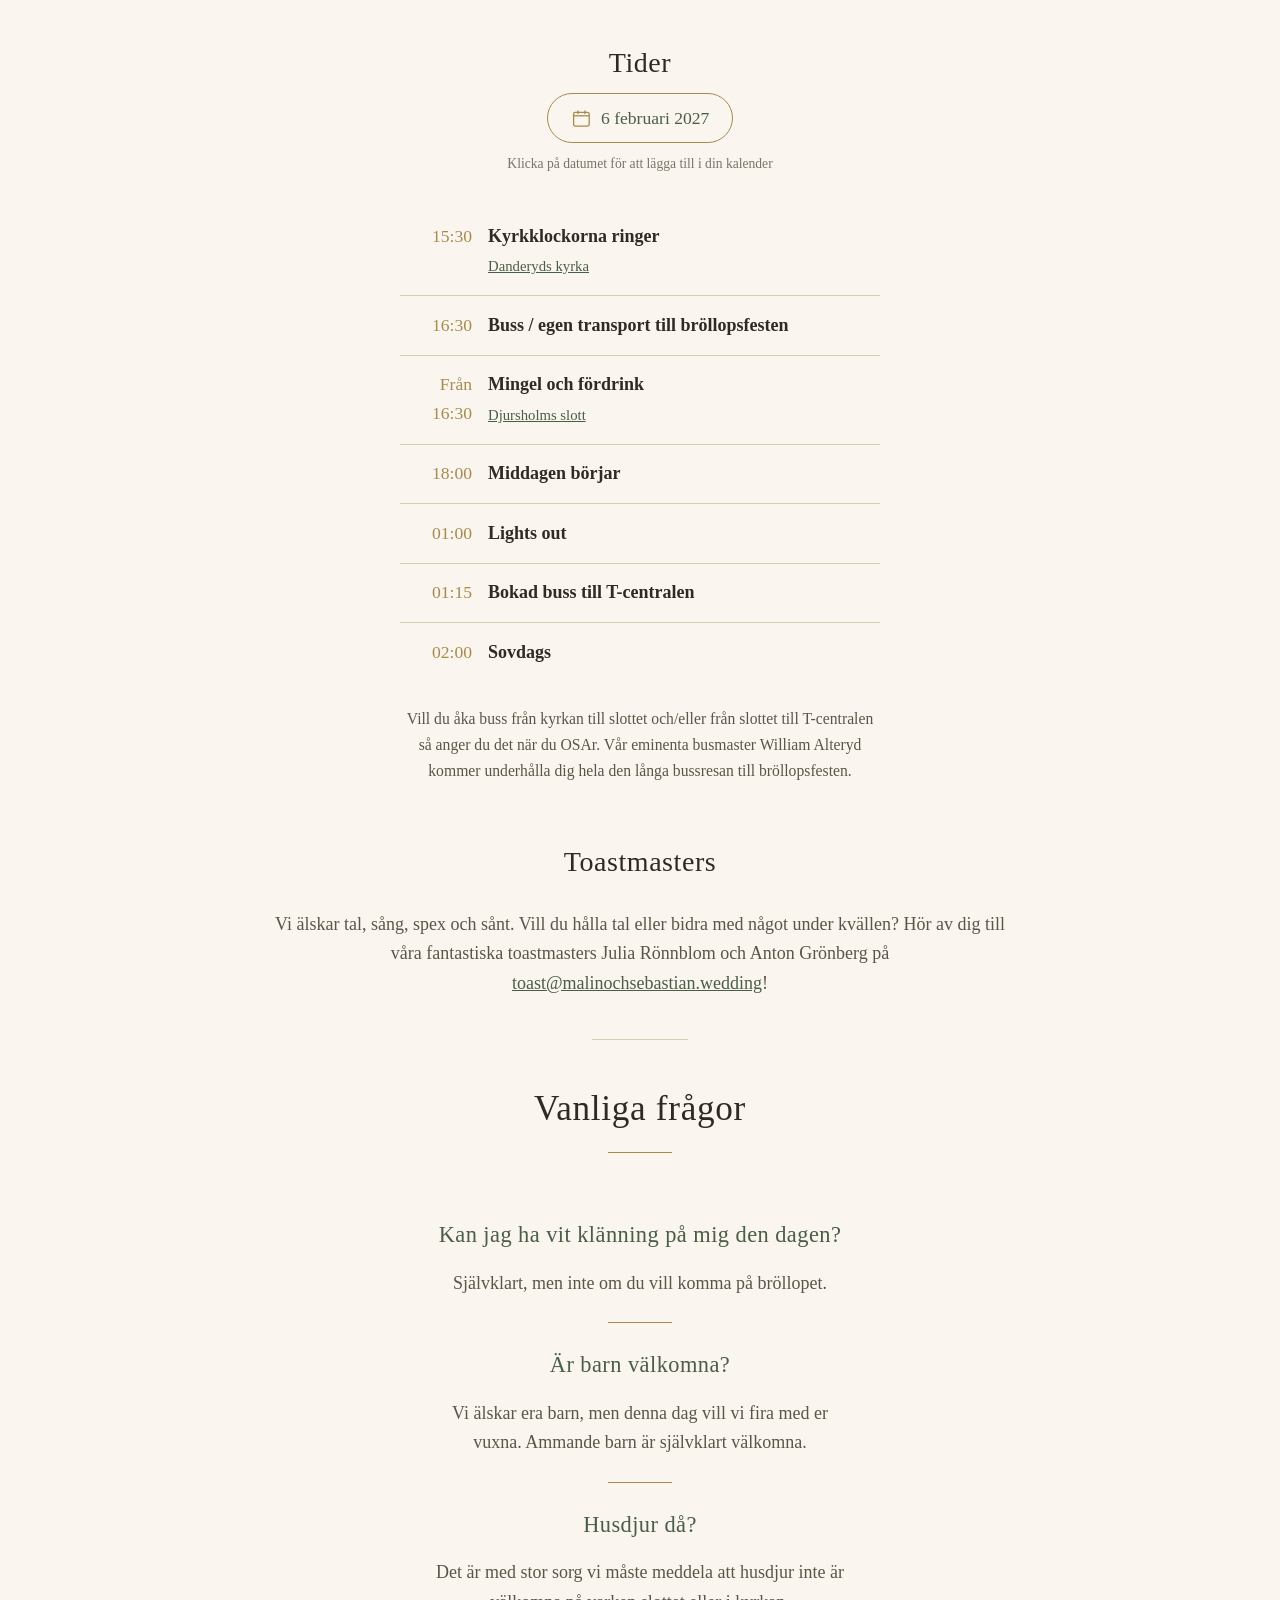
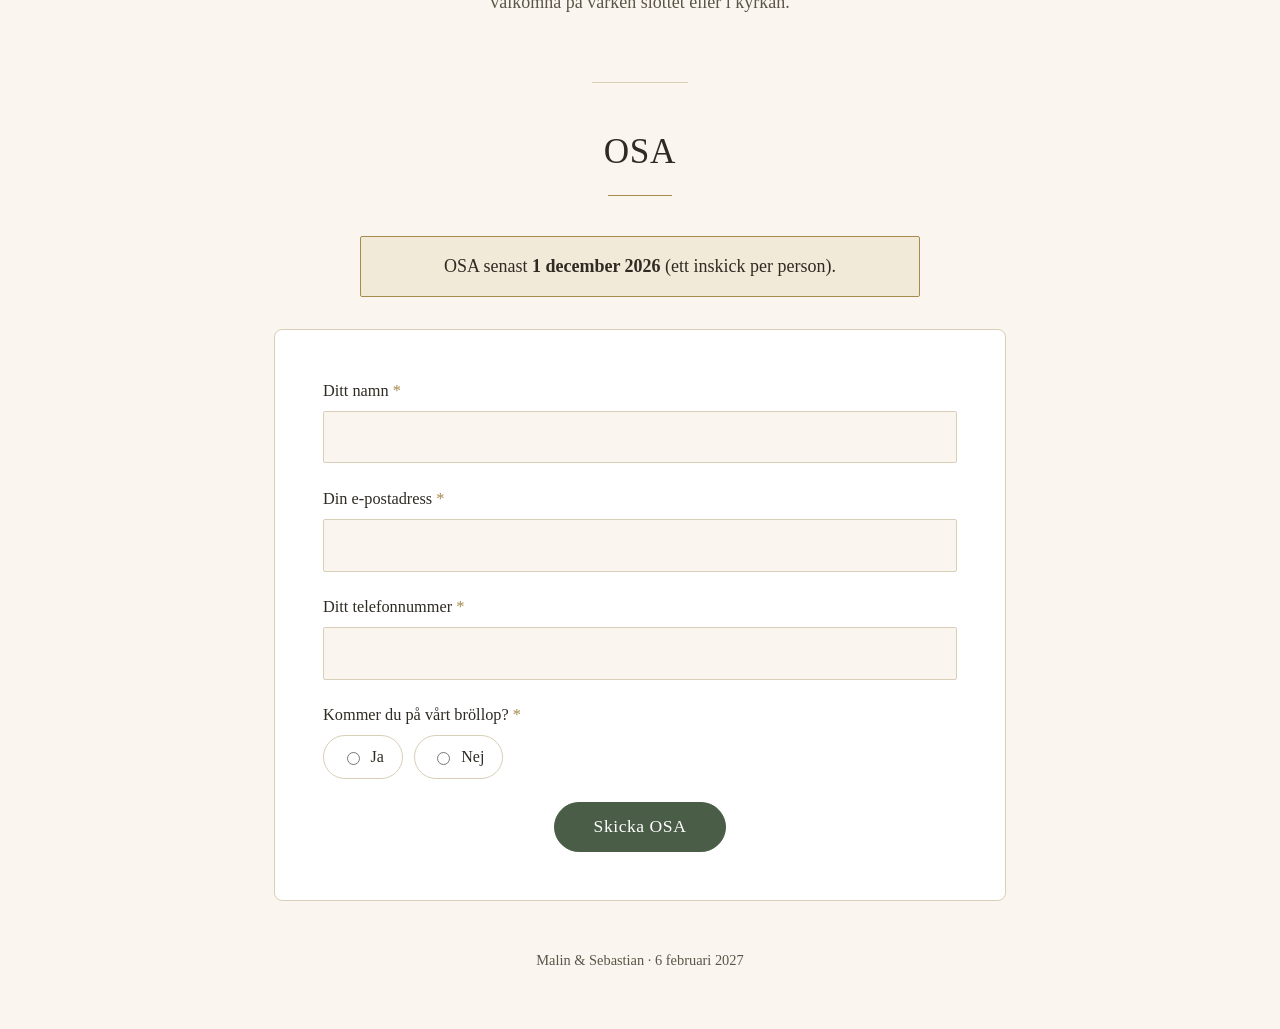
==== commit f9c4f216: "Lägg till infotext under datum-badgen om att den är klickbar Co-Authored-By: Claude Sonnet 5 <norepl" ====
--- a/index.html
+++ b/index.html
@@ -73,15 +73,22 @@
     <!-- Schema -->
     <div class="details-block" id="schema">
       <h3>Tider</h3>
-      <div class="date-badge">
-        <svg class="date-badge__icon" viewBox="0 0 24 24" fill="none" stroke="currentColor" stroke-width="1.5" aria-hidden="true">
-          <rect x="3" y="5" width="18" height="16" rx="2"></rect>
-          <line x1="3" y1="9" x2="21" y2="9"></line>
-          <line x1="8" y1="3" x2="8" y2="7"></line>
-          <line x1="16" y1="3" x2="16" y2="7"></line>
-        </svg>
-        <span>6 februari 2027</span>
+      <div class="date-badge-wrap">
+        <button type="button" class="date-badge" id="calendarToggle" aria-haspopup="true" aria-expanded="false">
+          <svg class="date-badge__icon" viewBox="0 0 24 24" fill="none" stroke="currentColor" stroke-width="1.5" aria-hidden="true">
+            <rect x="3" y="5" width="18" height="16" rx="2"></rect>
+            <line x1="3" y1="9" x2="21" y2="9"></line>
+            <line x1="8" y1="3" x2="8" y2="7"></line>
+            <line x1="16" y1="3" x2="16" y2="7"></line>
+          </svg>
+          <span>6 februari 2027</span>
+        </button>
+        <div class="calendar-menu" id="calendarMenu" hidden>
+          <a href="https://calendar.google.com/calendar/render?action=TEMPLATE&amp;text=Malin%20%26%20Sebastians%20br%C3%B6llop&amp;dates=20270206T143000Z/20270207T010000Z&amp;details=Vigsel%20i%20Danderyds%20kyrka%20kl%2015%3A30%2C%20fest%20p%C3%A5%20Djursholms%20slott.%20Mer%20info%3A%20https%3A//malinochsebastian.wedding/&amp;location=Danderyds%20kyrka%20%26%20Djursholms%20slott" target="_blank" rel="noopener">Google Kalender</a>
+          <a href="assets/brollop.ics">Apple/Outlook (.ics)</a>
+        </div>
       </div>
+      <p class="date-badge-hint">Klicka på datumet för att lägga till i din kalender</p>
       <ol class="schedule">
         <li class="schedule__item">
           <span class="schedule__time">15:30</span>
--- a/css/styles.css
+++ b/css/styles.css
@@ -241,24 +241,75 @@
 .dresscode-list li { margin-bottom: 0.6rem; }
 .dresscode-list li:last-child { margin-bottom: 0; }
 
+.date-badge-wrap {
+  position: relative;
+  width: fit-content;
+  margin: 0 auto 0.6rem;
+}
+.date-badge-hint {
+  text-align: center;
+  color: var(--color-text-soft);
+  opacity: 0.8;
+  font-size: 0.85rem;
+  margin: 0 0 2rem;
+}
 .date-badge {
   display: flex;
   align-items: center;
   gap: 0.6rem;
   width: fit-content;
-  margin: 0 auto 2rem;
+  margin: 0;
   padding: 0.6rem 1.4rem;
   border: 1px solid var(--color-gold);
   border-radius: 999px;
+  background: none;
   color: var(--color-accent);
+  font: inherit;
   font-family: var(--font-heading);
   font-size: 1.1rem;
+  cursor: pointer;
+}
+.date-badge:hover {
+  background: var(--color-bg-alt);
 }
 .date-badge__icon {
   width: 1.3rem;
   height: 1.3rem;
   color: var(--color-gold);
   flex-shrink: 0;
+}
+
+.calendar-menu {
+  position: absolute;
+  top: calc(100% + 0.5rem);
+  left: 50%;
+  transform: translateX(-50%);
+  z-index: 10;
+  display: flex;
+  flex-direction: column;
+  gap: 0.2rem;
+  background: var(--color-card-bg);
+  border: 1px solid var(--color-line);
+  border-radius: 8px;
+  padding: 0.4rem;
+  box-shadow: 0 8px 24px rgba(0, 0, 0, 0.1);
+}
+.calendar-menu[hidden] {
+  display: none;
+}
+.calendar-menu a {
+  display: block;
+  padding: 0.55rem 1.1rem;
+  white-space: nowrap;
+  text-decoration: none;
+  color: var(--color-text);
+  font-family: var(--font-body);
+  font-size: 0.95rem;
+  border-radius: 4px;
+}
+.calendar-menu a:hover {
+  background: var(--color-bg-alt);
+  color: var(--color-accent);
 }
 
 /* Schema / timeline */
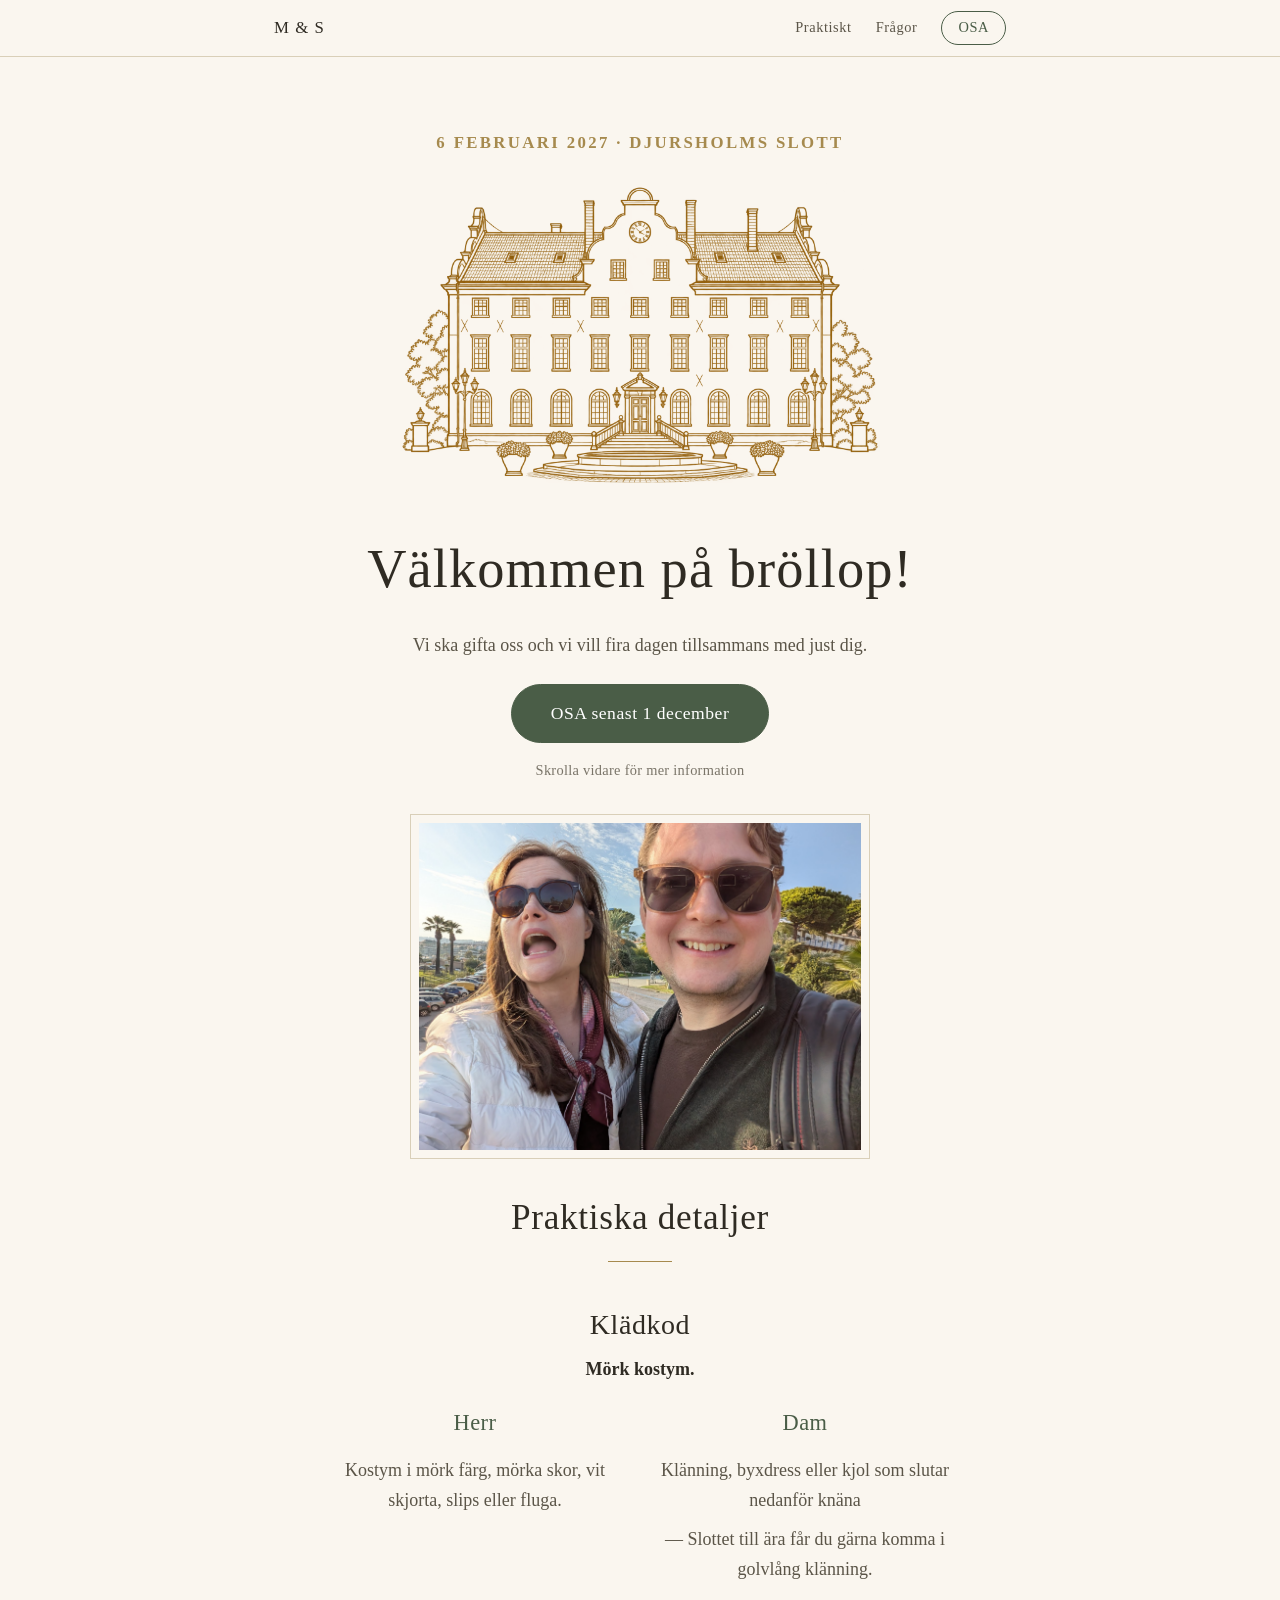
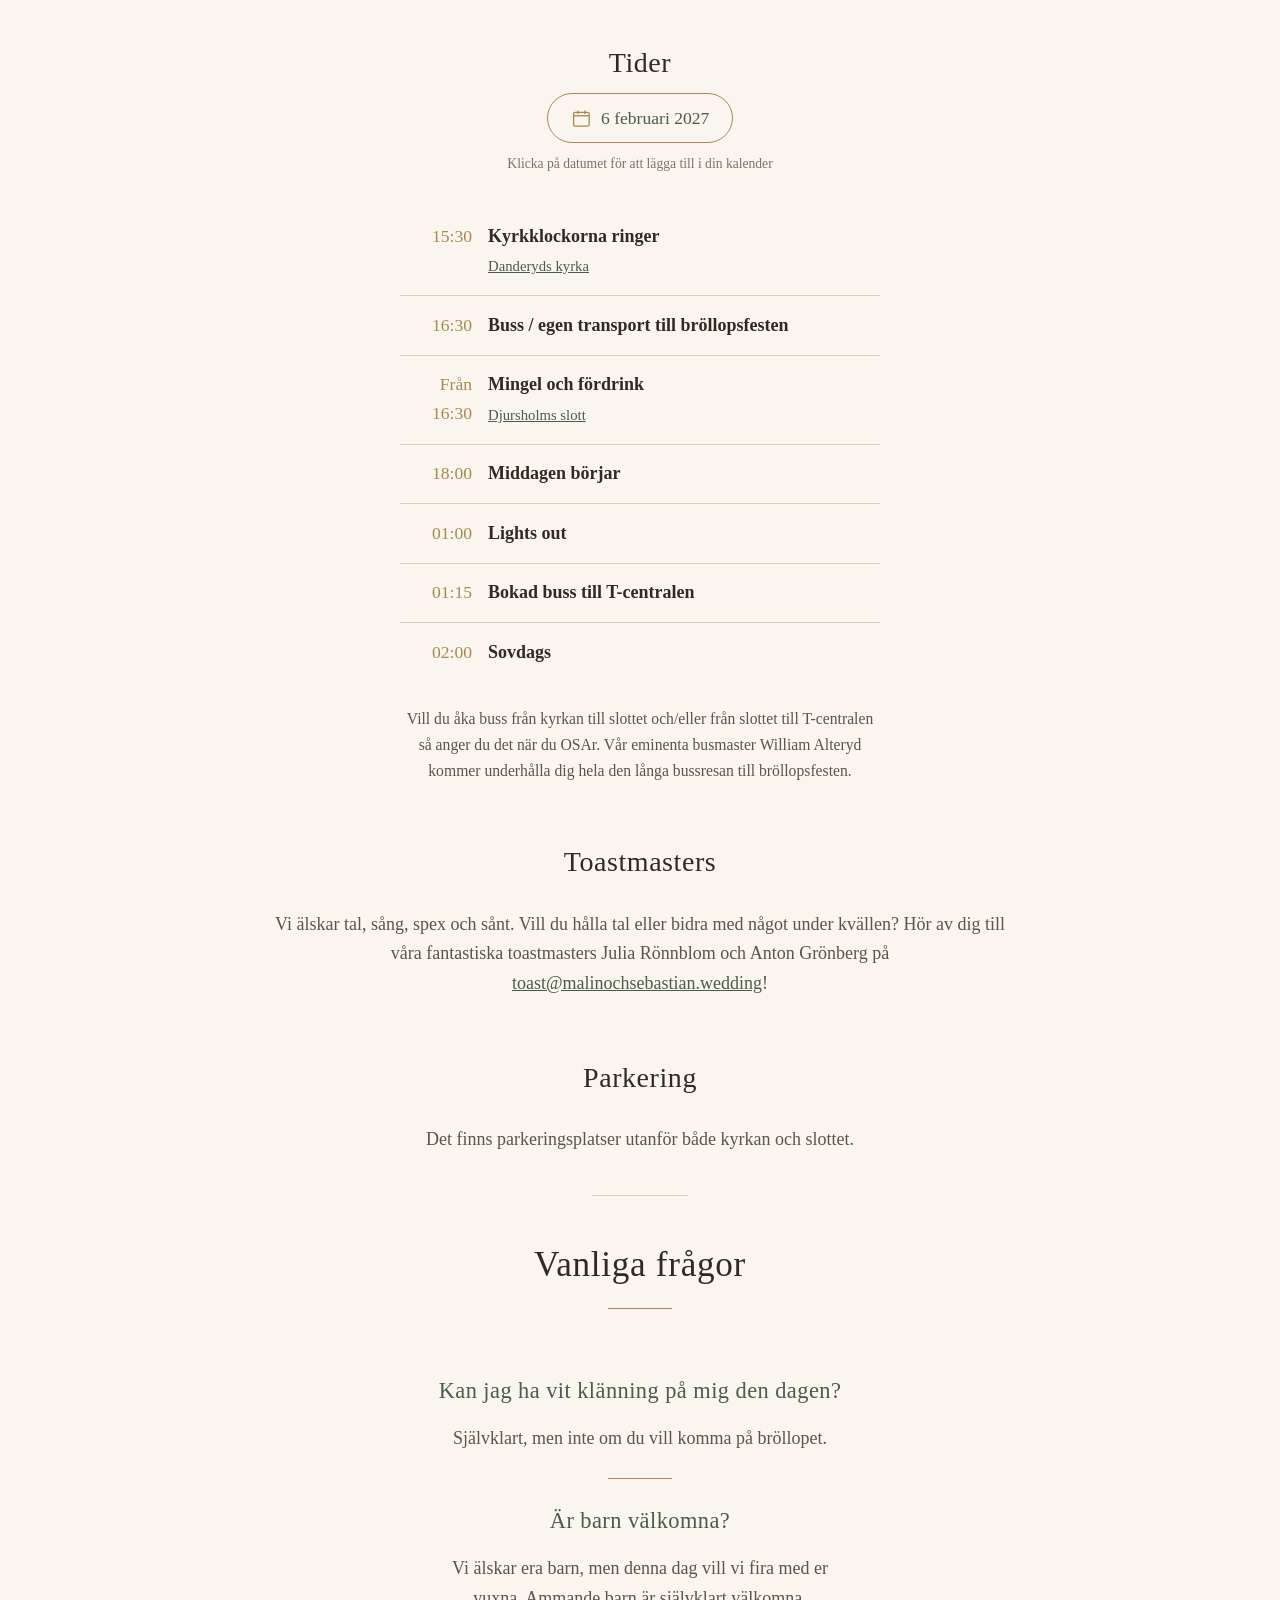
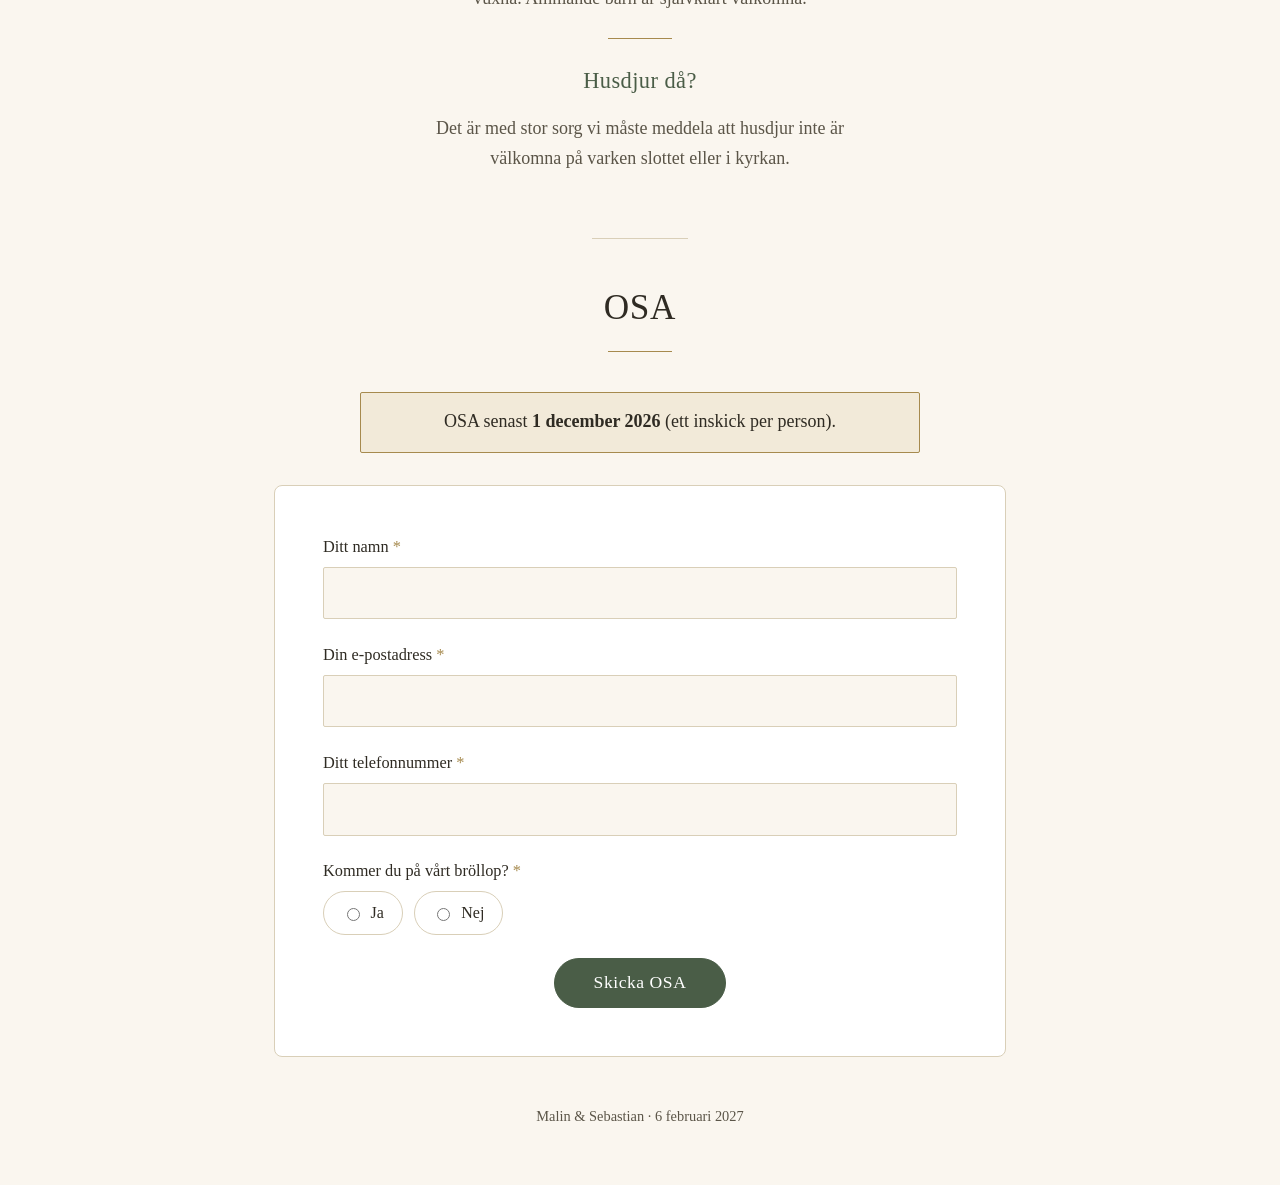
==== commit a18188ff: "Lägg till Parkering-sektion under Toastmasters Co-Authored-By: Claude Sonnet 5 <noreply@anthropic.co" ====
--- a/index.html
+++ b/index.html
@@ -135,7 +135,13 @@
     <!-- Toastmasters -->
     <div class="details-block" id="toastmasters">
       <h3>Toastmasters</h3>
-      <p class="toastmasters__note">Vi älskar tal, sång, spex och sånt. Vill du hålla tal eller bidra med något under kvällen? Hör av dig till våra fantastiska toastmasters Julia Rönnblom och Anton Grönberg på <a href="mailto:toast@malinochsebastian.wedding">toast@malinochsebastian.wedding</a>!</p>
+      <p class="details-block__note">Vi älskar tal, sång, spex och sånt. Vill du hålla tal eller bidra med något under kvällen? Hör av dig till våra fantastiska toastmasters Julia Rönnblom och Anton Grönberg på <a href="mailto:toast@malinochsebastian.wedding">toast@malinochsebastian.wedding</a>!</p>
+    </div>
+
+    <!-- Parkering -->
+    <div class="details-block" id="parkering">
+      <h3>Parkering</h3>
+      <p class="details-block__note">Det finns parkeringsplatser utanför både kyrkan och slottet.</p>
     </div>
   </section>
 
--- a/css/styles.css
+++ b/css/styles.css
@@ -343,8 +343,8 @@
   margin: 1.5rem auto 0;
 }
 
-/* Toastmasters */
-.toastmasters__note {
+/* Toastmasters, Parkering m.fl. */
+.details-block__note {
   text-align: center;
   margin-top: 1.5rem;
   color: var(--color-text-soft);
